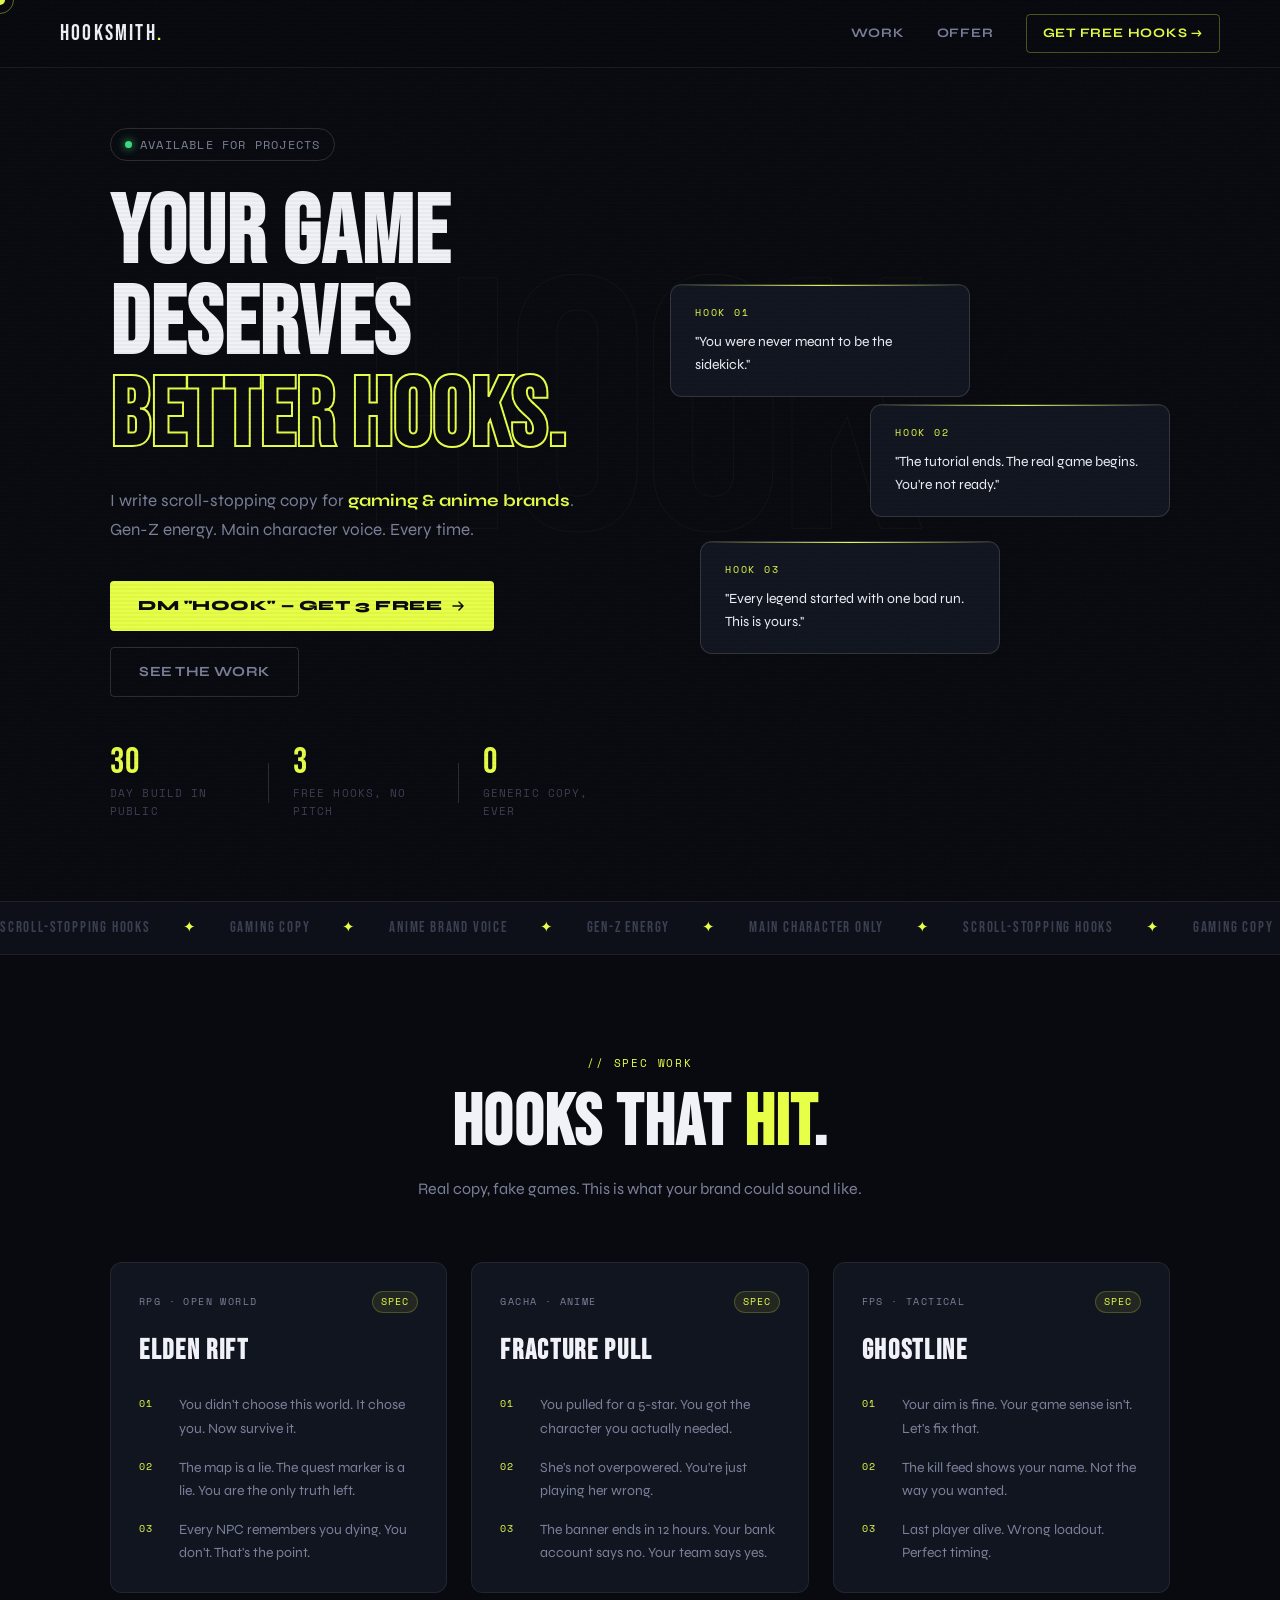
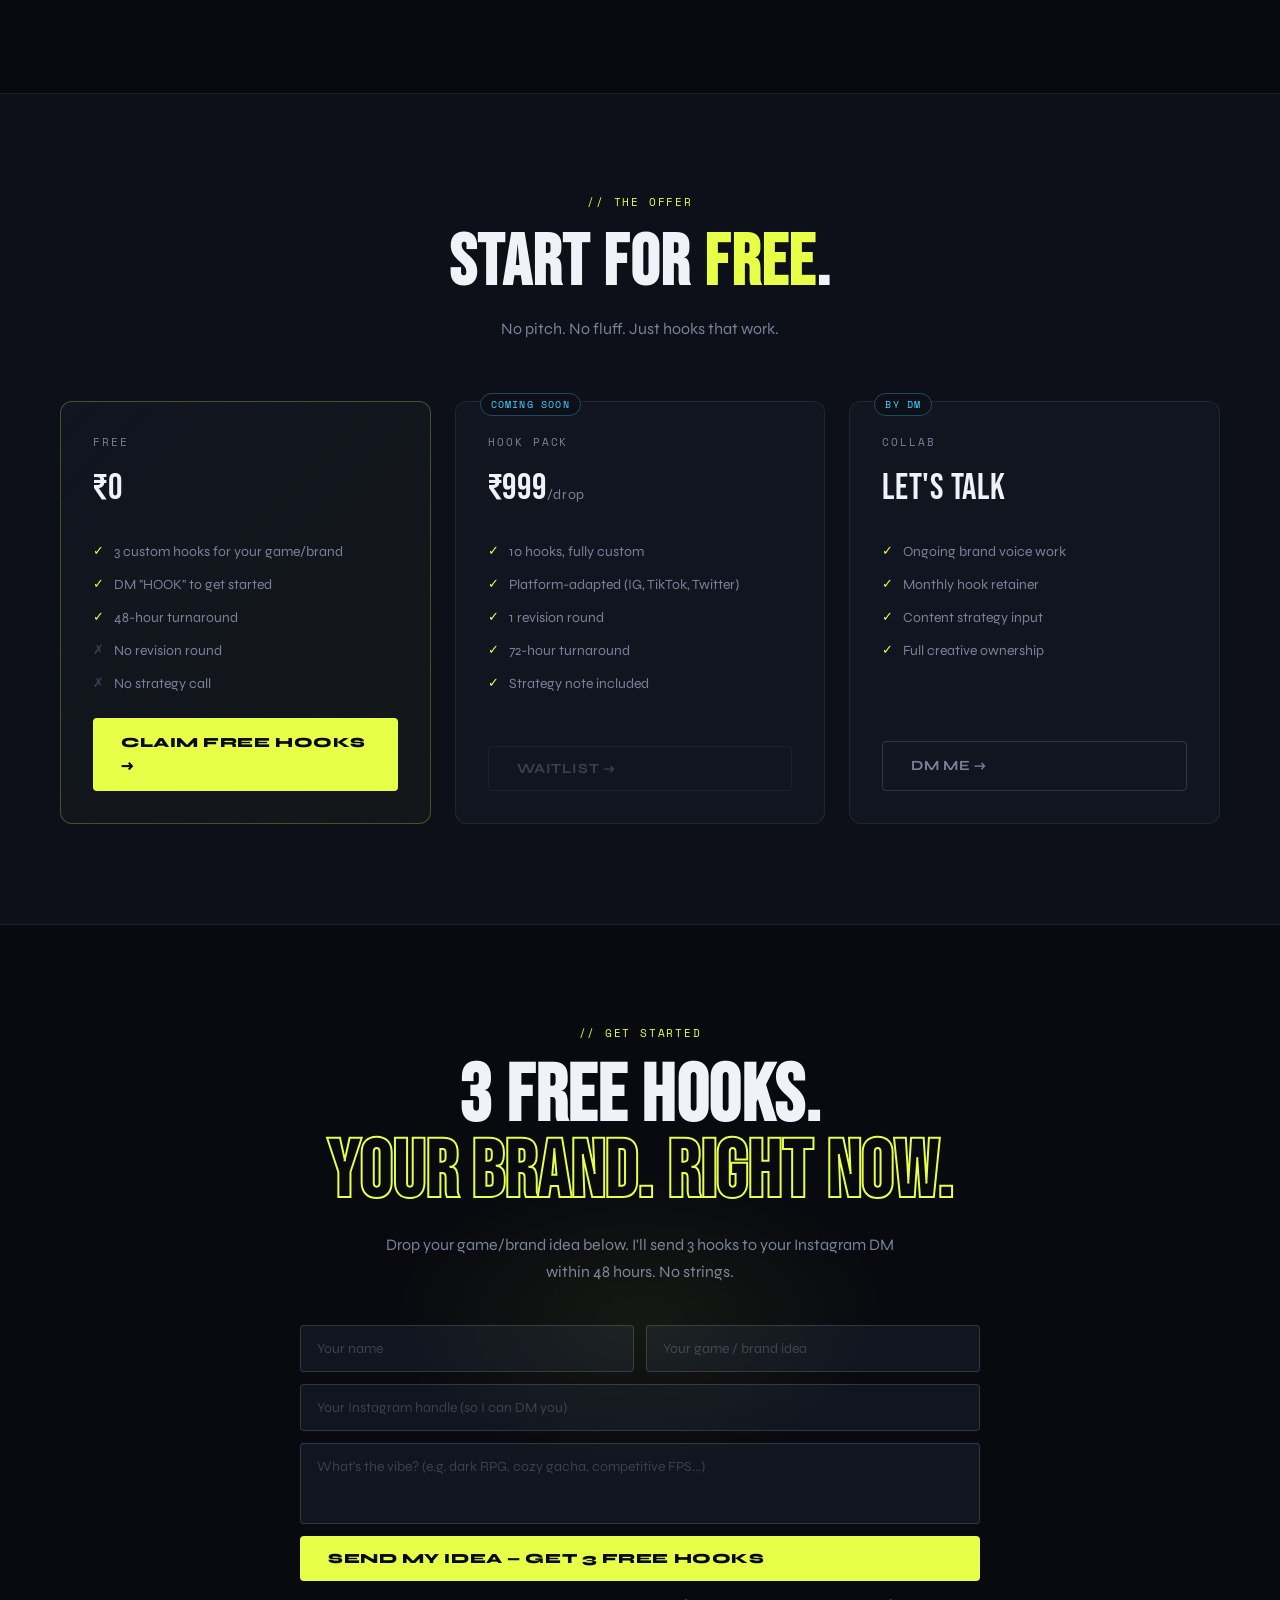
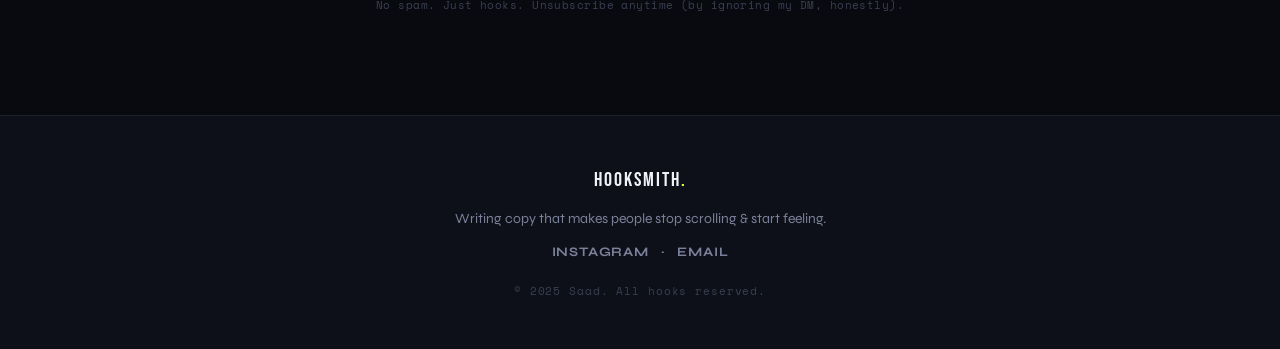
==== index.html @ dad994f6 "hook request updated" ====
<!DOCTYPE html>
<html lang="en">
<head>
  <meta charset="UTF-8" />
  <meta name="viewport" content="width=device-width, initial-scale=1.0" />
  <title>Saad — Hook Writer for Gaming & Anime Brands</title>
  <meta name="description" content="I turn game ideas into scroll-stopping hooks. Gen-Z gaming copy that actually converts." />

  <!-- Fonts -->
  <link rel="preconnect" href="https://fonts.googleapis.com" />
  <link rel="preconnect" href="https://fonts.gstatic.com" crossorigin />
  <link href="https://fonts.googleapis.com/css2?family=Bebas+Neue&family=Syne:wght@400;700;800&family=Space+Mono:ital,wght@0,400;0,700;1,400&display=swap" rel="stylesheet" />

  <link rel="stylesheet" href="style.css" />
</head>
<body>

  <!-- Custom cursor -->
  <div class="cursor" id="cursor"></div>
  <div class="cursor-trail" id="cursorTrail"></div>

  <!-- Scanline overlay -->
  <div class="scanlines" aria-hidden="true"></div>

  <!-- Noise texture -->
  <div class="noise" aria-hidden="true"></div>

  <!-- ===================== NAV ===================== -->
  <nav class="nav">
    <div class="nav-logo">HOOKSMITH<span class="accent">.</span></div>
    <div class="nav-links">
      <a href="#work">Work</a>
      <a href="#offer">Offer</a>
      <a href="#cta" class="nav-cta">Get Free Hooks →</a>
    </div>
    <button class="hamburger" id="hamburger" aria-label="Menu">
      <span></span><span></span><span></span>
    </button>
  </nav>

  <!-- Mobile menu -->
  <div class="mobile-menu" id="mobileMenu">
    <a href="#work" onclick="closeMobileMenu()">Work</a>
    <a href="#offer" onclick="closeMobileMenu()">Offer</a>
    <a href="#cta" onclick="closeMobileMenu()">Get Free Hooks →</a>
  </div>

  <!-- ===================== HERO ===================== -->
  <section class="hero">
    <div class="hero-bg-text" aria-hidden="true">HOOK</div>

    <div class="hero-content">
      <div class="hero-tag reveal">
        <span class="dot"></span> Available for projects
      </div>

      <h1 class="hero-title reveal reveal-delay-1">
        Your game deserves<br />
        <span class="title-stroke">better hooks.</span>
      </h1>

      <p class="hero-sub reveal reveal-delay-2">
        I write scroll-stopping copy for <strong>gaming & anime brands</strong>.<br />
        Gen-Z energy. Main character voice. Every time.
      </p>

      <div class="hero-ctas reveal reveal-delay-3">
        <a href="#cta" class="btn-primary">
          <span>DM "HOOK" — Get 3 Free</span>
          <svg width="16" height="16" viewBox="0 0 16 16" fill="none"><path d="M3 8h10M9 4l4 4-4 4" stroke="currentColor" stroke-width="1.5" stroke-linecap="round" stroke-linejoin="round"/></svg>
        </a>
        <a href="#work" class="btn-ghost">See the work</a>
      </div>

      <div class="hero-stats reveal reveal-delay-4">
        <div class="stat">
          <span class="stat-num">30</span>
          <span class="stat-label">Day build in public</span>
        </div>
        <div class="stat-divider"></div>
        <div class="stat">
          <span class="stat-num">3</span>
          <span class="stat-label">Free hooks, no pitch</span>
        </div>
        <div class="stat-divider"></div>
        <div class="stat">
          <span class="stat-num">0</span>
          <span class="stat-label">Generic copy, ever</span>
        </div>
      </div>
    </div>

    <div class="hero-visual" aria-hidden="true">
      <div class="hook-card hook-card--1">
        <span class="hook-label">HOOK 01</span>
        <p>"You were never meant to be the sidekick."</p>
      </div>
      <div class="hook-card hook-card--2">
        <span class="hook-label">HOOK 02</span>
        <p>"The tutorial ends. The real game begins. You're not ready."</p>
      </div>
      <div class="hook-card hook-card--3">
        <span class="hook-label">HOOK 03</span>
        <p>"Every legend started with one bad run. This is yours."</p>
      </div>
    </div>
  </section>

  <!-- ===================== MARQUEE ===================== -->
  <div class="marquee-wrap" aria-hidden="true">
    <div class="marquee-track">
      <span>SCROLL-STOPPING HOOKS</span>
      <span class="accent">✦</span>
      <span>GAMING COPY</span>
      <span class="accent">✦</span>
      <span>ANIME BRAND VOICE</span>
      <span class="accent">✦</span>
      <span>GEN-Z ENERGY</span>
      <span class="accent">✦</span>
      <span>MAIN CHARACTER ONLY</span>
      <span class="accent">✦</span>
      <span>SCROLL-STOPPING HOOKS</span>
      <span class="accent">✦</span>
      <span>GAMING COPY</span>
      <span class="accent">✦</span>
      <span>ANIME BRAND VOICE</span>
      <span class="accent">✦</span>
      <span>GEN-Z ENERGY</span>
      <span class="accent">✦</span>
      <span>MAIN CHARACTER ONLY</span>
      <span class="accent">✦</span>
    </div>
  </div>

  <!-- ===================== WORK / SPEC ===================== -->
  <section class="work" id="work">
    <div class="section-header reveal">
      <span class="section-tag">// SPEC WORK</span>
      <h2>Hooks that <em>hit</em>.</h2>
      <p>Real copy, fake games. This is what your brand could sound like.</p>
    </div>

    <div class="hooks-grid">

      <div class="spec-card reveal">
        <div class="spec-card-top">
          <span class="game-tag">RPG · Open World</span>
          <span class="spec-badge">Spec</span>
        </div>
        <h3 class="spec-game">ELDEN RIFT</h3>
        <div class="hooks-list">
          <div class="hook-item">
            <span class="hook-num">01</span>
            <p>You didn't choose this world. It chose you. Now survive it.</p>
          </div>
          <div class="hook-item">
            <span class="hook-num">02</span>
            <p>The map is a lie. The quest marker is a lie. You are the only truth left.</p>
          </div>
          <div class="hook-item">
            <span class="hook-num">03</span>
            <p>Every NPC remembers you dying. You don't. That's the point.</p>
          </div>
        </div>
      </div>

      <div class="spec-card reveal">
        <div class="spec-card-top">
          <span class="game-tag">Gacha · Anime</span>
          <span class="spec-badge">Spec</span>
        </div>
        <h3 class="spec-game">FRACTURE PULL</h3>
        <div class="hooks-list">
          <div class="hook-item">
            <span class="hook-num">01</span>
            <p>You pulled for a 5-star. You got the character you actually needed.</p>
          </div>
          <div class="hook-item">
            <span class="hook-num">02</span>
            <p>She's not overpowered. You're just playing her wrong.</p>
          </div>
          <div class="hook-item">
            <span class="hook-num">03</span>
            <p>The banner ends in 12 hours. Your bank account says no. Your team says yes.</p>
          </div>
        </div>
      </div>

      <div class="spec-card reveal">
        <div class="spec-card-top">
          <span class="game-tag">FPS · Tactical</span>
          <span class="spec-badge">Spec</span>
        </div>
        <h3 class="spec-game">GHOSTLINE</h3>
        <div class="hooks-list">
          <div class="hook-item">
            <span class="hook-num">01</span>
            <p>Your aim is fine. Your game sense isn't. Let's fix that.</p>
          </div>
          <div class="hook-item">
            <span class="hook-num">02</span>
            <p>The kill feed shows your name. Not the way you wanted.</p>
          </div>
          <div class="hook-item">
            <span class="hook-num">03</span>
            <p>Last player alive. Wrong loadout. Perfect timing.</p>
          </div>
        </div>
      </div>

    </div>
  </section>

  <!-- ===================== OFFER ===================== -->
  <section class="offer" id="offer">
    <div class="section-header reveal">
      <span class="section-tag">// THE OFFER</span>
      <h2>Start for <em>free</em>.</h2>
      <p>No pitch. No fluff. Just hooks that work.</p>
    </div>

    <div class="offer-grid">
      <div class="offer-card offer-card--free reveal">
        <div class="offer-card-header">
          <span class="offer-tier">FREE</span>
          <span class="offer-price">₹0</span>
        </div>
        <ul class="offer-list">
          <li><span class="check">✓</span> 3 custom hooks for your game/brand</li>
          <li><span class="check">✓</span> DM "HOOK" to get started</li>
          <li><span class="check">✓</span> 48-hour turnaround</li>
          <li><span class="muted">✗</span> No revision round</li>
          <li><span class="muted">✗</span> No strategy call</li>
        </ul>
        <a href="#cta" class="btn-primary w-full">Claim Free Hooks →</a>
      </div>

      <div class="offer-card offer-card--paid reveal">
        <div class="offer-badge-wrap"><span class="offer-coming">Coming Soon</span></div>
        <div class="offer-card-header">
          <span class="offer-tier">HOOK PACK</span>
          <span class="offer-price">₹999<span class="offer-per">/drop</span></span>
        </div>
        <ul class="offer-list">
          <li><span class="check">✓</span> 10 hooks, fully custom</li>
          <li><span class="check">✓</span> Platform-adapted (IG, TikTok, Twitter)</li>
          <li><span class="check">✓</span> 1 revision round</li>
          <li><span class="check">✓</span> 72-hour turnaround</li>
          <li><span class="check">✓</span> Strategy note included</li>
        </ul>
        <button class="btn-ghost w-full" disabled>Waitlist →</button>
      </div>

      <div class="offer-card offer-card--collab reveal">
        <div class="offer-badge-wrap"><span class="offer-coming">By DM</span></div>
        <div class="offer-card-header">
          <span class="offer-tier">COLLAB</span>
          <span class="offer-price">Let's talk</span>
        </div>
        <ul class="offer-list">
          <li><span class="check">✓</span> Ongoing brand voice work</li>
          <li><span class="check">✓</span> Monthly hook retainer</li>
          <li><span class="check">✓</span> Content strategy input</li>
          <li><span class="check">✓</span> Full creative ownership</li>
        </ul>
        <a href="#cta" class="btn-ghost w-full">DM Me →</a>
      </div>
    </div>
  </section>

  <!-- ===================== CTA ===================== -->
  <section class="cta-section" id="cta">
    <div class="cta-inner reveal">
      <div class="cta-glow" aria-hidden="true"></div>
      <span class="section-tag">// GET STARTED</span>
      <h2 class="cta-title">3 free hooks.<br /><span class="title-stroke">Your brand. Right now.</span></h2>
      <p class="cta-sub">Drop your game/brand idea below. I'll send 3 hooks to your Instagram DM within 48 hours. No strings.</p>

      <form class="cta-form" id="ctaForm" name="hook-requests" netlify onsubmit="handleSubmit(event)">
        <div class="form-row">
          <input type="text" name="name" placeholder="Your name" required autocomplete="off" />
          <input type="text" name="brand" placeholder="Your game / brand idea" required autocomplete="off" />
        </div>
        <input type="text" name="instagram" placeholder="Your Instagram handle (so I can DM you)" required autocomplete="off" />
        <textarea name="vibe" placeholder="What's the vibe? (e.g. dark RPG, cozy gacha, competitive FPS...)" rows="3"></textarea>
        <button type="submit" class="btn-primary w-full" id="submitBtn">
          <span id="btnText">Send My Idea — Get 3 Free Hooks</span>
        </button>
      </form>

      <div class="form-success" id="formSuccess" style="display:none">
        <div class="success-icon">⚡</div>
        <h3>You're in the queue.</h3>
        <p>I'll slide into your DMs within 48 hours with 3 custom hooks. Watch your notifications.</p>
        <p class="success-sub">While you wait → <a href="https://instagram.com" target="_blank" rel="noopener">Follow on Instagram</a></p>
      </div>

      <p class="cta-disclaimer">No spam. Just hooks. Unsubscribe anytime (by ignoring my DM, honestly).</p>
    </div>
  </section>

  <!-- ===================== FOOTER ===================== -->
  <footer class="footer">
    <div class="footer-inner">
      <div class="footer-logo">HOOKSMITH<span class="accent">.</span></div>
      <p class="footer-line">Writing copy that makes people stop scrolling & start feeling.</p>
      <div class="footer-links">
        <a href="https://instagram.com/becatchywithsaad" target="_blank" rel="noopener">Instagram</a>
        <span>·</span>
        <a href="mailto:your@email.com">Email</a>
      </div>
      <p class="footer-copy">© 2025 Saad. All hooks reserved.</p>
    </div>
  </footer>

  <script src="script.js"></script>
</body>
</html>
---- style.css ----
/* ============================================================
   HOOKSMITH — CSS
   Aesthetic: Dark Tactical · Anime Energy · Main Character
   ============================================================ */

/* ---- TOKENS ---- */
:root {
  --bg:        #080a0f;
  --bg-2:      #0d1018;
  --bg-card:   #111520;
  --border:    rgba(255,255,255,0.07);
  --border-hi: rgba(255,255,255,0.14);

  --accent:    #e8ff47;      /* electric yellow-green */
  --accent-2:  #47d4ff;      /* cyan */
  --accent-glow: rgba(232,255,71,0.15);

  --text:      #f0f2f8;
  --text-muted:#7a8099;
  --text-dim:  #3a3f52;

  --font-display: 'Bebas Neue', sans-serif;
  --font-body:    'Syne', sans-serif;
  --font-mono:    'Space Mono', monospace;

  --radius:    4px;
  --radius-lg: 12px;
  --max-w:     1180px;
  --nav-h:     68px;
}

/* ---- RESET ---- */
*, *::before, *::after { box-sizing: border-box; margin: 0; padding: 0; }
html { scroll-behavior: smooth; }
body {
  background: var(--bg);
  color: var(--text);
  font-family: var(--font-body);
  font-size: 16px;
  line-height: 1.6;
  overflow-x: hidden;
  cursor: none;
}
a { color: inherit; text-decoration: none; }
img { display: block; max-width: 100%; }
strong { font-weight: 700; color: var(--accent); }
em { font-style: normal; color: var(--accent); }

/* ---- CUSTOM CURSOR ---- */
.cursor {
  position: fixed; top: 0; left: 0; z-index: 9999;
  width: 10px; height: 10px;
  background: var(--accent);
  border-radius: 50%;
  pointer-events: none;
  transform: translate(-50%, -50%);
  transition: transform 0.05s, width 0.2s, height 0.2s, background 0.2s;
  mix-blend-mode: exclusion;
}
.cursor-trail {
  position: fixed; top: 0; left: 0; z-index: 9998;
  width: 28px; height: 28px;
  border: 1px solid rgba(232,255,71,0.4);
  border-radius: 50%;
  pointer-events: none;
  transform: translate(-50%, -50%);
  transition: transform 0.12s ease, width 0.3s, height 0.3s;
}
body:has(a:hover) .cursor,
body:has(button:hover) .cursor { width: 16px; height: 16px; }

/* ---- SCANLINES ---- */
.scanlines {
  position: fixed; inset: 0; z-index: 9990;
  background: repeating-linear-gradient(
    0deg,
    transparent,
    transparent 2px,
    rgba(0,0,0,0.03) 2px,
    rgba(0,0,0,0.03) 4px
  );
  pointer-events: none;
}

/* ---- NOISE ---- */
.noise {
  position: fixed; inset: 0; z-index: 9989;
  opacity: 0.025;
  pointer-events: none;
  background-image: url("data:image/svg+xml,%3Csvg viewBox='0 0 256 256' xmlns='http://www.w3.org/2000/svg'%3E%3Cfilter id='noise'%3E%3CfeTurbulence type='fractalNoise' baseFrequency='0.9' numOctaves='4' stitchTiles='stitch'/%3E%3C/filter%3E%3Crect width='100%25' height='100%25' filter='url(%23noise)'/%3E%3C/svg%3E");
  background-size: 256px;
}

/* ---- UTILITIES ---- */
.accent { color: var(--accent); }
.w-full { width: 100%; }

/* ---- SCROLL REVEAL ---- */
.reveal {
  opacity: 0;
  transform: translateY(24px);
  transition: opacity 0.7s ease, transform 0.7s ease;
}
.reveal.visible { opacity: 1; transform: none; }
.reveal-delay-1 { transition-delay: 0.1s; }
.reveal-delay-2 { transition-delay: 0.22s; }
.reveal-delay-3 { transition-delay: 0.36s; }
.reveal-delay-4 { transition-delay: 0.5s; }

/* ---- BUTTONS ---- */
.btn-primary {
  display: inline-flex; align-items: center; gap: 8px;
  background: var(--accent);
  color: #080a0f;
  font-family: var(--font-body);
  font-weight: 800;
  font-size: 14px;
  letter-spacing: 0.04em;
  padding: 14px 28px;
  border: none;
  border-radius: var(--radius);
  cursor: pointer;
  transition: background 0.2s, transform 0.15s, box-shadow 0.2s;
  position: relative;
  overflow: hidden;
  text-transform: uppercase;
}
.btn-primary::before {
  content: '';
  position: absolute; inset: 0;
  background: rgba(255,255,255,0.12);
  transform: translateX(-100%);
  transition: transform 0.3s ease;
}
.btn-primary:hover::before { transform: translateX(0); }
.btn-primary:hover {
  box-shadow: 0 0 30px var(--accent-glow), 0 0 60px var(--accent-glow);
  transform: translateY(-1px);
}
.btn-primary:active { transform: translateY(0); }

.btn-ghost {
  display: inline-flex; align-items: center; gap: 8px;
  background: transparent;
  color: var(--text-muted);
  font-family: var(--font-body);
  font-weight: 700;
  font-size: 14px;
  letter-spacing: 0.04em;
  padding: 13px 28px;
  border: 1px solid var(--border-hi);
  border-radius: var(--radius);
  cursor: pointer;
  transition: border-color 0.2s, color 0.2s, transform 0.15s;
  text-transform: uppercase;
}
.btn-ghost:hover {
  border-color: var(--accent);
  color: var(--accent);
  transform: translateY(-1px);
}
.btn-ghost:disabled {
  opacity: 0.4;
  cursor: not-allowed;
  transform: none;
}

/* ---- SECTION COMMONS ---- */
.section-tag {
  display: block;
  font-family: var(--font-mono);
  font-size: 11px;
  letter-spacing: 0.16em;
  color: var(--accent);
  text-transform: uppercase;
  margin-bottom: 16px;
}
.section-header {
  text-align: center;
  margin-bottom: 60px;
}
.section-header h2 {
  font-family: var(--font-display);
  font-size: clamp(40px, 7vw, 72px);
  letter-spacing: 0.02em;
  line-height: 1;
  margin-bottom: 16px;
}
.section-header p {
  color: var(--text-muted);
  font-size: 16px;
  max-width: 480px;
  margin: 0 auto;
}

/* ==================================================
   NAV
================================================== */
.nav {
  position: fixed; top: 0; left: 0; right: 0;
  z-index: 1000;
  display: flex; align-items: center; justify-content: space-between;
  padding: 0 clamp(20px, 5vw, 60px);
  height: var(--nav-h);
  border-bottom: 1px solid var(--border);
  background: rgba(8,10,15,0.85);
  backdrop-filter: blur(16px);
  -webkit-backdrop-filter: blur(16px);
}
.nav-logo {
  font-family: var(--font-display);
  font-size: 22px;
  letter-spacing: 0.1em;
}
.nav-links {
  display: flex; align-items: center; gap: 32px;
}
.nav-links a {
  font-size: 13px;
  font-weight: 700;
  letter-spacing: 0.06em;
  text-transform: uppercase;
  color: var(--text-muted);
  transition: color 0.2s;
}
.nav-links a:hover { color: var(--text); }
.nav-cta {
  color: var(--accent) !important;
  border: 1px solid rgba(232,255,71,0.3) !important;
  padding: 8px 16px;
  border-radius: var(--radius);
  transition: background 0.2s, border-color 0.2s !important;
}
.nav-cta:hover {
  background: var(--accent-glow);
  border-color: var(--accent) !important;
}

/* Hamburger */
.hamburger {
  display: none;
  flex-direction: column; gap: 5px;
  background: none; border: none;
  cursor: pointer; padding: 8px;
}
.hamburger span {
  display: block; width: 22px; height: 1.5px;
  background: var(--text);
  transition: transform 0.3s, opacity 0.3s;
}

.mobile-menu {
  display: none;
  position: fixed; top: var(--nav-h); left: 0; right: 0;
  z-index: 999;
  background: var(--bg-2);
  border-bottom: 1px solid var(--border);
  padding: 20px clamp(20px, 5vw, 60px);
  flex-direction: column; gap: 20px;
}
.mobile-menu.open { display: flex; }
.mobile-menu a {
  font-size: 15px; font-weight: 700;
  letter-spacing: 0.06em;
  text-transform: uppercase;
  color: var(--text-muted);
  transition: color 0.2s;
}
.mobile-menu a:hover { color: var(--accent); }

/* ==================================================
   HERO
================================================== */
.hero {
  min-height: 100svh;
  padding: calc(var(--nav-h) + 60px) clamp(20px, 5vw, 60px) 80px;
  display: grid;
  grid-template-columns: 1fr 1fr;
  align-items: center;
  gap: 60px;
  max-width: var(--max-w);
  margin: 0 auto;
  position: relative;
}

/* big BG text */
.hero-bg-text {
  position: absolute;
  top: 50%; left: 50%;
  transform: translate(-50%, -55%);
  font-family: var(--font-display);
  font-size: clamp(180px, 28vw, 420px);
  letter-spacing: -0.02em;
  color: transparent;
  -webkit-text-stroke: 1px rgba(232,255,71,0.04);
  pointer-events: none;
  user-select: none;
  white-space: nowrap;
}

.hero-tag {
  display: inline-flex; align-items: center; gap: 8px;
  font-family: var(--font-mono);
  font-size: 12px;
  letter-spacing: 0.1em;
  text-transform: uppercase;
  color: var(--text-muted);
  border: 1px solid var(--border-hi);
  padding: 6px 14px;
  border-radius: 999px;
  margin-bottom: 28px;
}
.dot {
  width: 7px; height: 7px;
  border-radius: 50%;
  background: #3ddc84;
  box-shadow: 0 0 8px #3ddc84;
  animation: pulse 2s ease-in-out infinite;
}
@keyframes pulse {
  0%, 100% { opacity: 1; }
  50% { opacity: 0.5; }
}

.hero-title {
  font-family: var(--font-display);
  font-size: clamp(52px, 8vw, 96px);
  letter-spacing: 0.01em;
  line-height: 0.95;
  margin-bottom: 24px;
}
.title-stroke {
  color: transparent;
  -webkit-text-stroke: 2px var(--accent);
}

.hero-sub {
  font-size: 17px;
  color: var(--text-muted);
  line-height: 1.7;
  margin-bottom: 36px;
  max-width: 480px;
}

.hero-ctas {
  display: flex; align-items: center; gap: 16px;
  flex-wrap: wrap;
  margin-bottom: 48px;
}

.hero-stats {
  display: flex; align-items: center; gap: 24px;
}
.stat { display: flex; flex-direction: column; }
.stat-num {
  font-family: var(--font-display);
  font-size: 36px;
  letter-spacing: 0.02em;
  color: var(--accent);
  line-height: 1;
}
.stat-label {
  font-family: var(--font-mono);
  font-size: 11px;
  letter-spacing: 0.1em;
  color: var(--text-dim);
  text-transform: uppercase;
  margin-top: 4px;
}
.stat-divider {
  width: 1px; height: 40px;
  background: var(--border-hi);
}

/* Hero visual: floating hook cards */
.hero-visual {
  position: relative;
  height: 420px;
}
.hook-card {
  position: absolute;
  background: var(--bg-card);
  border: 1px solid var(--border-hi);
  border-radius: var(--radius-lg);
  padding: 20px 24px;
  max-width: 300px;
  backdrop-filter: blur(8px);
}
.hook-card::before {
  content: '';
  position: absolute; top: 0; left: 0; right: 0;
  height: 1px;
  background: linear-gradient(90deg, transparent, var(--accent), transparent);
  border-radius: var(--radius-lg) var(--radius-lg) 0 0;
}
.hook-label {
  display: block;
  font-family: var(--font-mono);
  font-size: 10px;
  letter-spacing: 0.18em;
  color: var(--accent);
  margin-bottom: 10px;
}
.hook-card p {
  font-size: 14px;
  line-height: 1.6;
  color: var(--text);
}
.hook-card--1 {
  top: 20px; left: 0;
  animation: float1 6s ease-in-out infinite;
}
.hook-card--2 {
  top: 140px; right: 0;
  animation: float2 7s ease-in-out infinite;
}
.hook-card--3 {
  bottom: 30px; left: 30px;
  animation: float1 8s ease-in-out infinite reverse;
}
@keyframes float1 {
  0%, 100% { transform: translateY(0px); }
  50% { transform: translateY(-12px); }
}
@keyframes float2 {
  0%, 100% { transform: translateY(0px); }
  50% { transform: translateY(10px); }
}

/* ==================================================
   MARQUEE
================================================== */
.marquee-wrap {
  border-top: 1px solid var(--border);
  border-bottom: 1px solid var(--border);
  overflow: hidden;
  padding: 14px 0;
  background: var(--bg-2);
}
.marquee-track {
  display: flex; align-items: center; gap: 32px;
  white-space: nowrap;
  animation: scroll-left 22s linear infinite;
  width: max-content;
}
.marquee-track span {
  font-family: var(--font-display);
  font-size: 15px;
  letter-spacing: 0.12em;
  color: var(--text-dim);
}
.marquee-track span.accent { color: var(--accent); }
@keyframes scroll-left {
  from { transform: translateX(0); }
  to   { transform: translateX(-50%); }
}

/* ==================================================
   WORK / SPEC
================================================== */
.work {
  padding: 100px clamp(20px, 5vw, 60px);
  max-width: var(--max-w);
  margin: 0 auto;
}

.hooks-grid {
  display: grid;
  grid-template-columns: repeat(3, 1fr);
  gap: 24px;
}

.spec-card {
  background: var(--bg-card);
  border: 1px solid var(--border);
  border-radius: var(--radius-lg);
  padding: 28px;
  transition: border-color 0.3s, transform 0.3s;
  position: relative;
  overflow: hidden;
}
.spec-card::after {
  content: '';
  position: absolute; bottom: 0; left: 0; right: 0;
  height: 2px;
  background: linear-gradient(90deg, var(--accent), var(--accent-2));
  transform: scaleX(0);
  transform-origin: left;
  transition: transform 0.4s ease;
}
.spec-card:hover { border-color: var(--border-hi); transform: translateY(-4px); }
.spec-card:hover::after { transform: scaleX(1); }

.spec-card-top {
  display: flex; justify-content: space-between; align-items: center;
  margin-bottom: 16px;
}
.game-tag {
  font-family: var(--font-mono);
  font-size: 10px;
  letter-spacing: 0.14em;
  color: var(--text-muted);
  text-transform: uppercase;
}
.spec-badge {
  font-family: var(--font-mono);
  font-size: 10px;
  letter-spacing: 0.1em;
  text-transform: uppercase;
  color: var(--accent);
  background: rgba(232,255,71,0.08);
  border: 1px solid rgba(232,255,71,0.2);
  padding: 2px 8px;
  border-radius: 999px;
}
.spec-game {
  font-family: var(--font-display);
  font-size: 28px;
  letter-spacing: 0.06em;
  margin-bottom: 20px;
  color: var(--text);
}

.hooks-list { display: flex; flex-direction: column; gap: 16px; }
.hook-item {
  display: grid;
  grid-template-columns: 28px 1fr;
  gap: 12px;
  align-items: start;
}
.hook-num {
  font-family: var(--font-mono);
  font-size: 10px;
  color: var(--accent);
  padding-top: 3px;
  letter-spacing: 0.1em;
}
.hook-item p {
  font-size: 14px;
  line-height: 1.65;
  color: var(--text-muted);
  transition: color 0.2s;
}
.spec-card:hover .hook-item p { color: var(--text); }

/* ==================================================
   OFFER
================================================== */
.offer {
  padding: 100px clamp(20px, 5vw, 60px);
  background: var(--bg-2);
  border-top: 1px solid var(--border);
  border-bottom: 1px solid var(--border);
}

.offer-grid {
  display: grid;
  grid-template-columns: repeat(3, 1fr);
  gap: 24px;
  max-width: var(--max-w);
  margin: 0 auto;
}

.offer-card {
  background: var(--bg-card);
  border: 1px solid var(--border);
  border-radius: var(--radius-lg);
  padding: 32px;
  display: flex;
  flex-direction: column;
  gap: 24px;
  position: relative;
  transition: border-color 0.3s;
}
.offer-card--free {
  border-color: rgba(232,255,71,0.25);
  background: linear-gradient(135deg, var(--bg-card) 0%, rgba(232,255,71,0.03) 100%);
}
.offer-card--free:hover { border-color: var(--accent); }

.offer-badge-wrap {
  position: absolute; top: -12px; left: 24px;
}
.offer-coming {
  font-family: var(--font-mono);
  font-size: 10px;
  letter-spacing: 0.12em;
  text-transform: uppercase;
  color: var(--accent-2);
  background: var(--bg-2);
  border: 1px solid rgba(71,212,255,0.3);
  padding: 3px 10px;
  border-radius: 999px;
}

.offer-card-header {
  display: flex; flex-direction: column; gap: 8px;
}
.offer-tier {
  font-family: var(--font-mono);
  font-size: 11px;
  letter-spacing: 0.18em;
  text-transform: uppercase;
  color: var(--text-muted);
}
.offer-price {
  font-family: var(--font-display);
  font-size: 36px;
  letter-spacing: 0.02em;
  color: var(--text);
}
.offer-per {
  font-family: var(--font-body);
  font-size: 14px;
  font-weight: 400;
  color: var(--text-muted);
}

.offer-list {
  list-style: none;
  display: flex; flex-direction: column; gap: 12px;
  flex: 1;
}
.offer-list li {
  display: flex; align-items: flex-start; gap: 10px;
  font-size: 14px;
  color: var(--text-muted);
  line-height: 1.5;
}
.check { color: var(--accent); font-size: 13px; flex-shrink: 0; margin-top: 1px; }
.muted { color: var(--text-dim); font-size: 13px; flex-shrink: 0; margin-top: 1px; }

/* ==================================================
   CTA SECTION
================================================== */
.cta-section {
  padding: 100px clamp(20px, 5vw, 60px);
  max-width: var(--max-w);
  margin: 0 auto;
}

.cta-inner {
  max-width: 680px;
  margin: 0 auto;
  text-align: center;
  position: relative;
}

.cta-glow {
  position: absolute;
  top: 50%; left: 50%;
  transform: translate(-50%, -50%);
  width: 500px; height: 300px;
  background: radial-gradient(ellipse at center, rgba(232,255,71,0.06) 0%, transparent 70%);
  pointer-events: none;
}

.cta-title {
  font-family: var(--font-display);
  font-size: clamp(44px, 8vw, 80px);
  letter-spacing: 0.01em;
  line-height: 0.95;
  margin-bottom: 20px;
}
.cta-sub {
  color: var(--text-muted);
  font-size: 16px;
  line-height: 1.7;
  margin-bottom: 40px;
  max-width: 520px;
  margin-left: auto; margin-right: auto;
}

/* Form */
.cta-form {
  display: flex; flex-direction: column; gap: 12px;
  text-align: left;
}
.form-row { display: grid; grid-template-columns: 1fr 1fr; gap: 12px; }

.cta-form input,
.cta-form textarea {
  width: 100%;
  background: var(--bg-card);
  border: 1px solid var(--border-hi);
  border-radius: var(--radius);
  color: var(--text);
  font-family: var(--font-body);
  font-size: 14px;
  padding: 14px 16px;
  outline: none;
  transition: border-color 0.2s, box-shadow 0.2s;
  resize: none;
}
.cta-form input::placeholder,
.cta-form textarea::placeholder { color: var(--text-dim); }
.cta-form input:focus,
.cta-form textarea:focus {
  border-color: rgba(232,255,71,0.5);
  box-shadow: 0 0 0 3px rgba(232,255,71,0.07);
}

.cta-disclaimer {
  margin-top: 16px;
  font-family: var(--font-mono);
  font-size: 11px;
  color: var(--text-dim);
  text-align: center;
  letter-spacing: 0.04em;
}

/* Success */
.form-success {
  text-align: center;
  padding: 48px 24px;
  border: 1px solid rgba(232,255,71,0.25);
  border-radius: var(--radius-lg);
  background: linear-gradient(135deg, var(--bg-card), rgba(232,255,71,0.03));
}
.success-icon {
  font-size: 40px; margin-bottom: 16px;
  animation: bounce 0.6s ease;
}
@keyframes bounce {
  0%, 100% { transform: translateY(0); }
  50% { transform: translateY(-12px); }
}
.form-success h3 {
  font-family: var(--font-display);
  font-size: 28px;
  letter-spacing: 0.05em;
  margin-bottom: 12px;
}
.form-success p { color: var(--text-muted); font-size: 15px; margin-bottom: 8px; }
.success-sub a { color: var(--accent); text-decoration: underline; text-underline-offset: 3px; }

/* ==================================================
   FOOTER
================================================== */
.footer {
  border-top: 1px solid var(--border);
  padding: 48px clamp(20px, 5vw, 60px);
  background: var(--bg-2);
}
.footer-inner {
  max-width: var(--max-w);
  margin: 0 auto;
  text-align: center;
  display: flex; flex-direction: column; gap: 12px; align-items: center;
}
.footer-logo {
  font-family: var(--font-display);
  font-size: 20px;
  letter-spacing: 0.1em;
}
.footer-line {
  font-size: 14px;
  color: var(--text-muted);
  max-width: 400px;
  line-height: 1.6;
}
.footer-links {
  display: flex; align-items: center; gap: 12px;
  font-size: 13px; font-weight: 700;
  letter-spacing: 0.06em; text-transform: uppercase;
  color: var(--text-muted);
}
.footer-links a { transition: color 0.2s; }
.footer-links a:hover { color: var(--accent); }
.footer-copy {
  font-family: var(--font-mono);
  font-size: 11px;
  color: var(--text-dim);
  letter-spacing: 0.08em;
  margin-top: 8px;
}

/* ==================================================
   RESPONSIVE
================================================== */
@media (max-width: 1024px) {
  .hooks-grid { grid-template-columns: 1fr 1fr; }
  .offer-grid { grid-template-columns: 1fr; max-width: 480px; }
}

@media (max-width: 768px) {
  .nav-links { display: none; }
  .hamburger { display: flex; }

  .hero {
    grid-template-columns: 1fr;
    text-align: center;
    padding-top: calc(var(--nav-h) + 40px);
  }
  .hero-title { font-size: clamp(44px, 14vw, 72px); }
  .hero-ctas { justify-content: center; }
  .hero-stats { justify-content: center; }
  .hero-visual { display: none; }
  .hero-sub { margin: 0 auto 36px; }
  .hero-tag { margin-left: auto; margin-right: auto; }

  .hooks-grid { grid-template-columns: 1fr; }
  .form-row { grid-template-columns: 1fr; }

  body { cursor: auto; }
  .cursor, .cursor-trail { display: none; }
}

@media (max-width: 480px) {
  .hero-stats { flex-direction: column; gap: 16px; align-items: flex-start; }
  .stat-divider { display: none; }
}
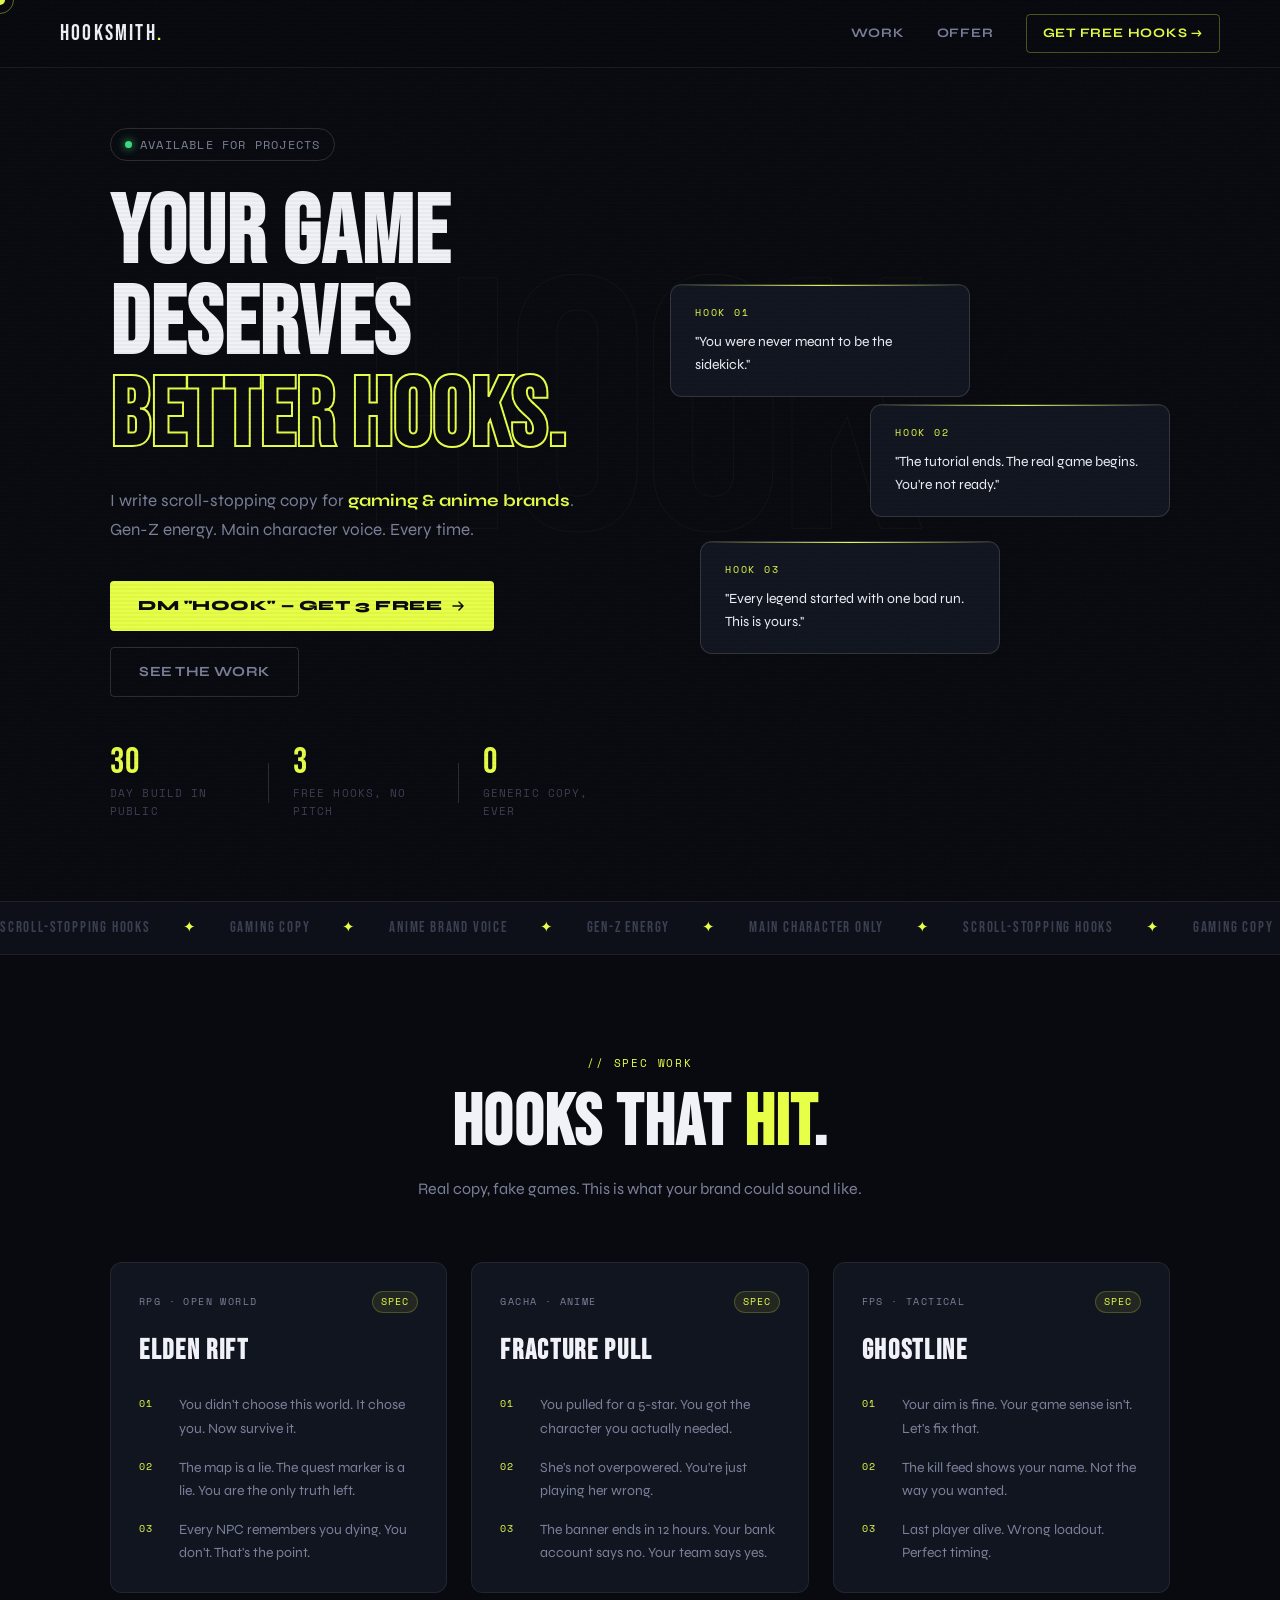
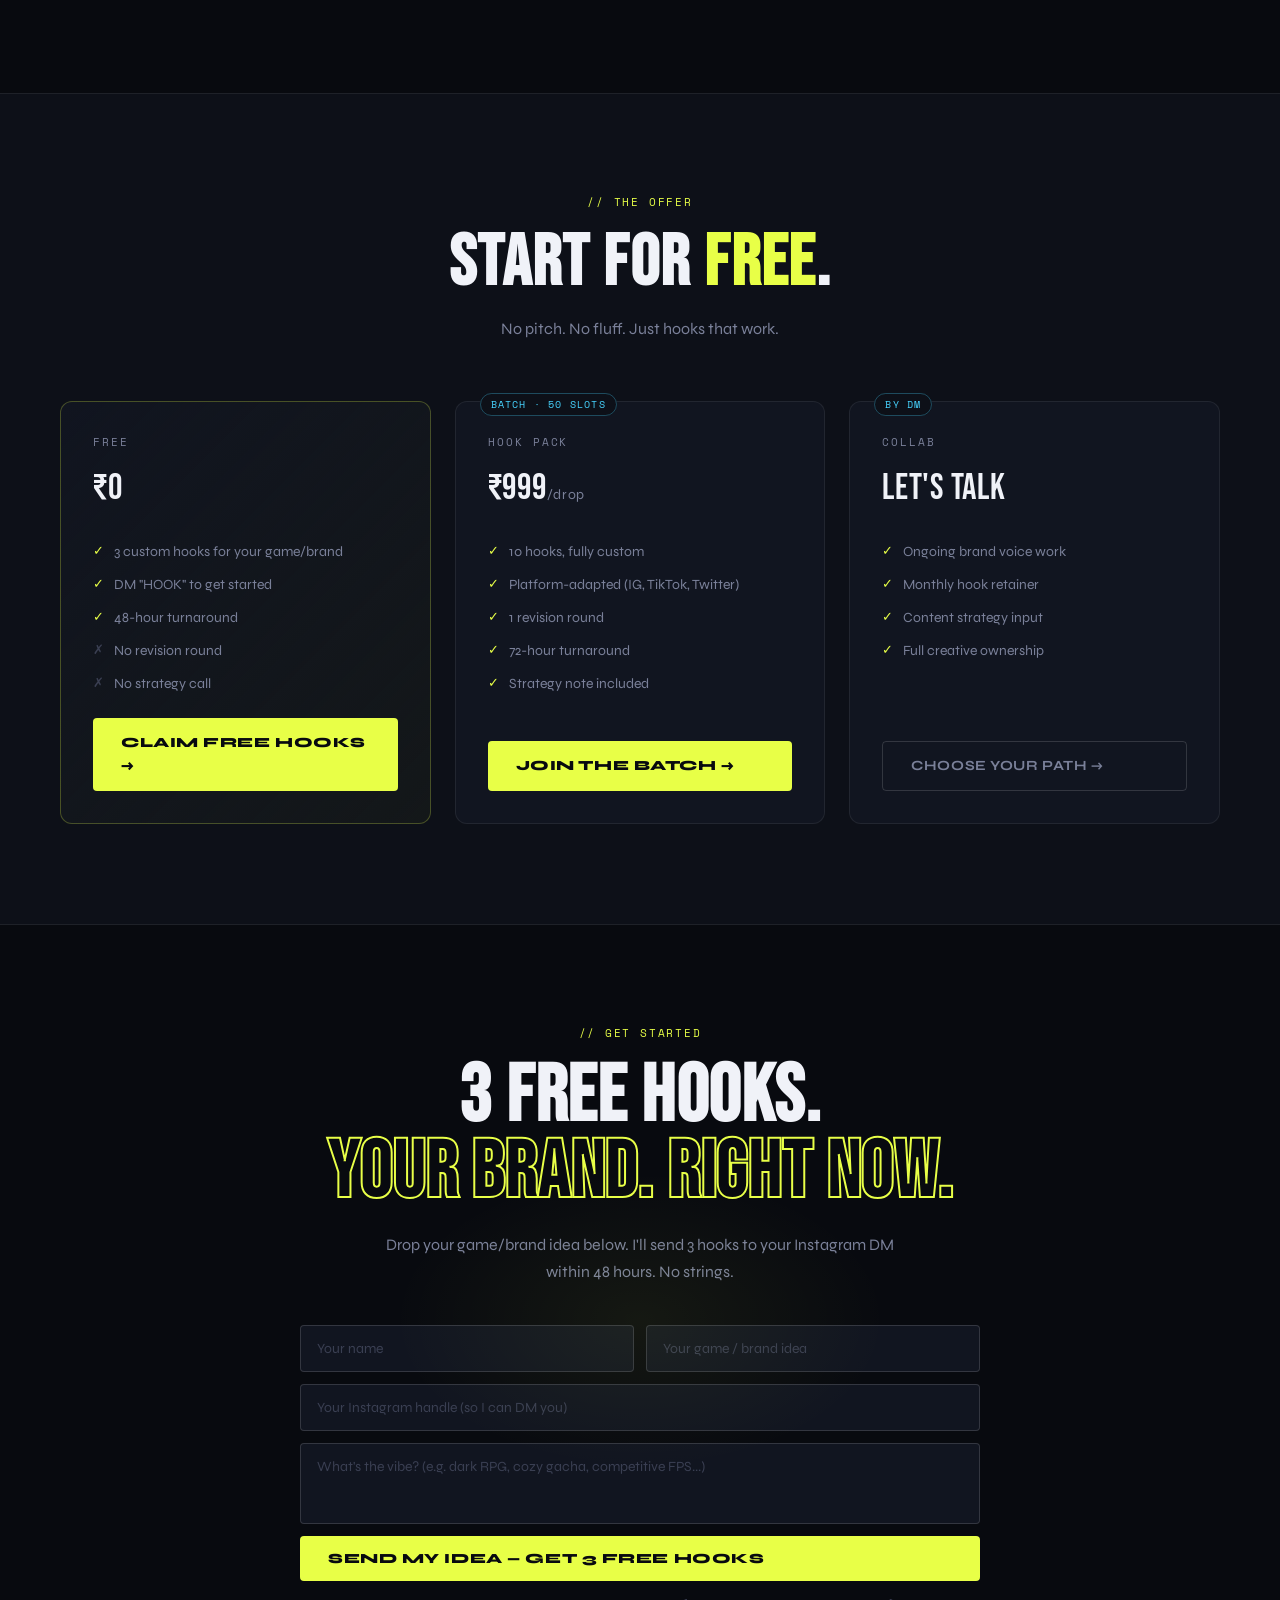
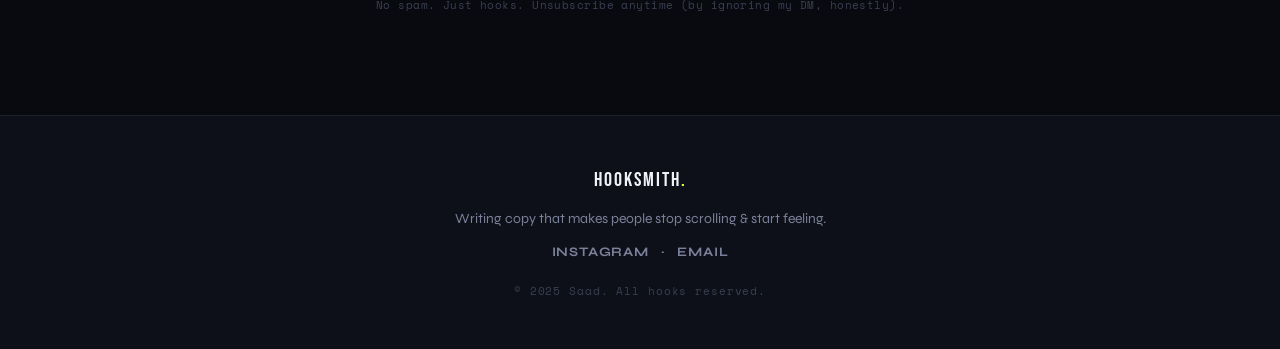
==== commit a2b6ac47: "updated contact methods and offers section activated" ====
--- a/index.html
+++ b/index.html
@@ -236,7 +236,7 @@
       </div>
 
       <div class="offer-card offer-card--paid reveal">
-        <div class="offer-badge-wrap"><span class="offer-coming">Coming Soon</span></div>
+        <div class="offer-badge-wrap"><span class="offer-coming">BATCH · 50 SLOTS</span></div>
         <div class="offer-card-header">
           <span class="offer-tier">HOOK PACK</span>
           <span class="offer-price">₹999<span class="offer-per">/drop</span></span>
@@ -248,7 +248,7 @@
           <li><span class="check">✓</span> 72-hour turnaround</li>
           <li><span class="check">✓</span> Strategy note included</li>
         </ul>
-        <button class="btn-ghost w-full" disabled>Waitlist →</button>
+        <a href="batch.html" class="btn-primary w-full">Join the Batch →</a>
       </div>
 
       <div class="offer-card offer-card--collab reveal">
@@ -263,7 +263,7 @@
           <li><span class="check">✓</span> Content strategy input</li>
           <li><span class="check">✓</span> Full creative ownership</li>
         </ul>
-        <a href="#cta" class="btn-ghost w-full">DM Me →</a>
+        <a href="collab.html" class="btn-ghost w-full">Choose Your Path →</a>
       </div>
     </div>
   </section>
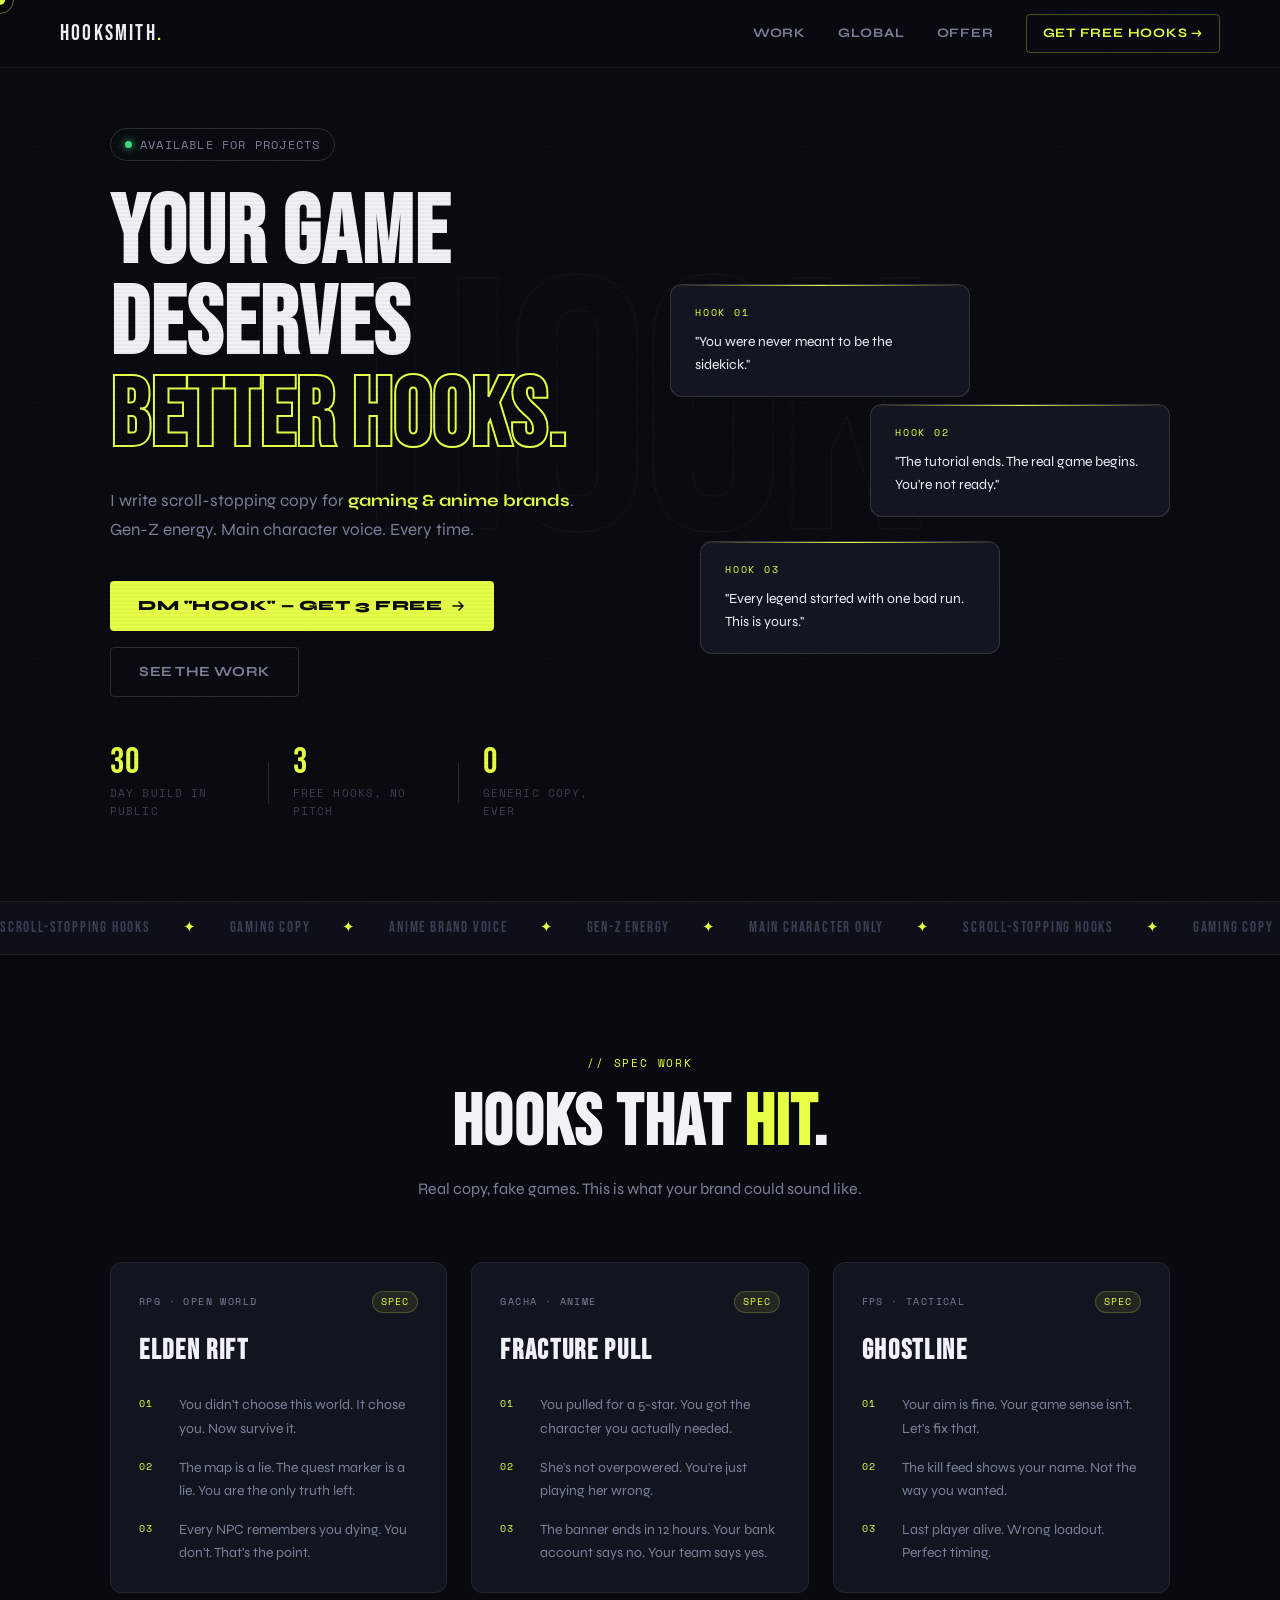
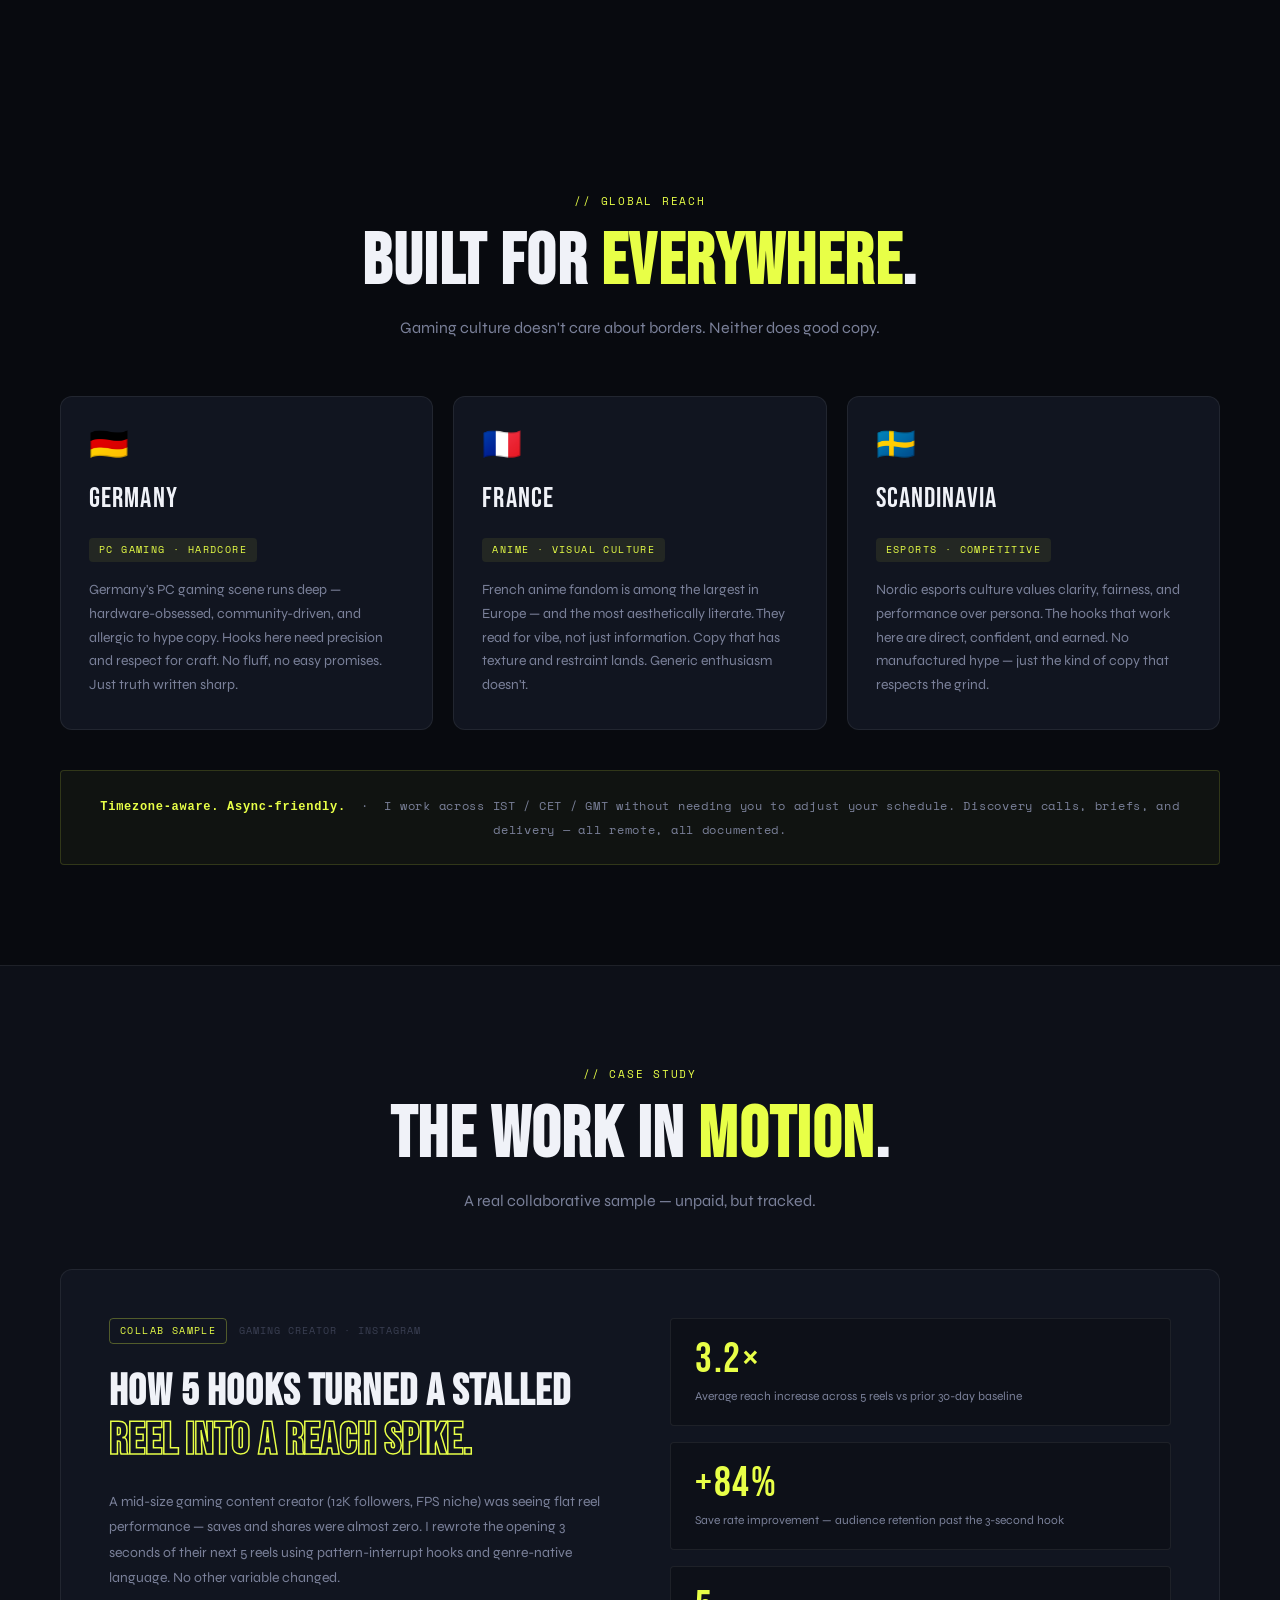
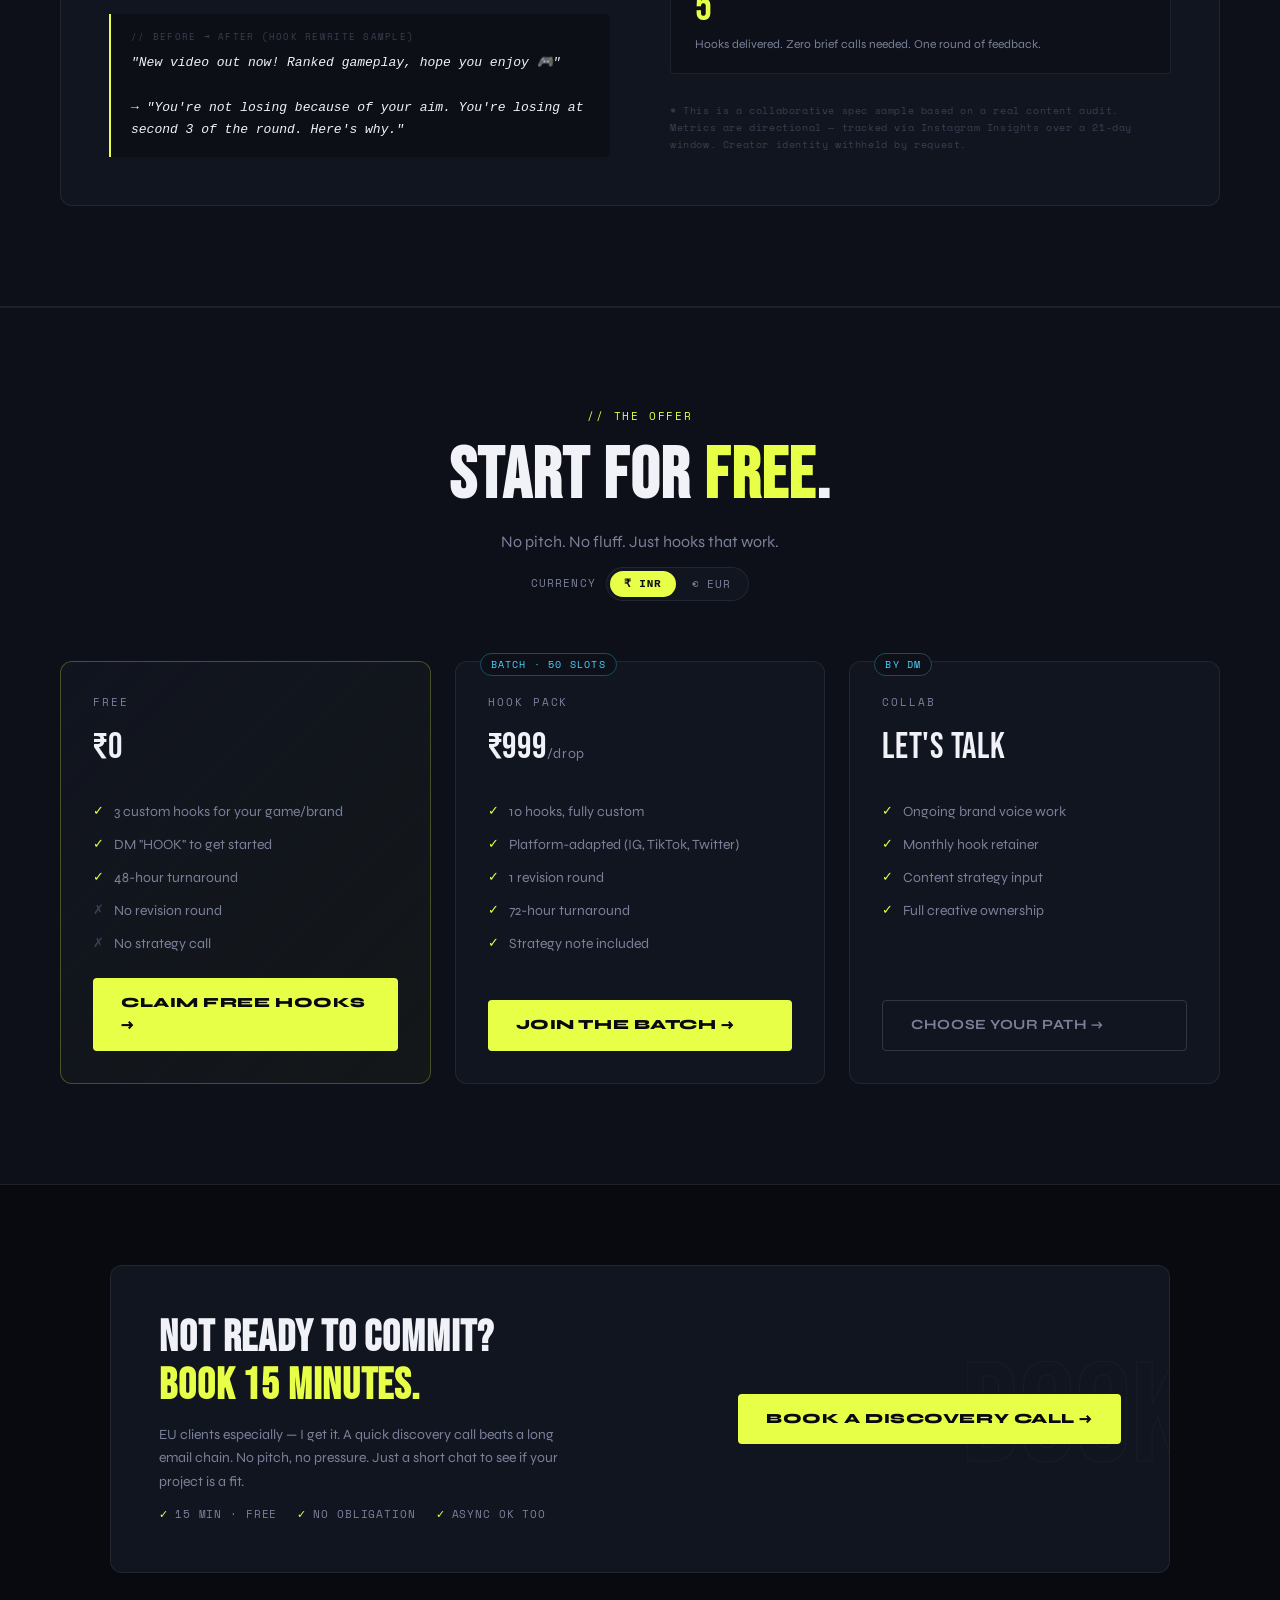
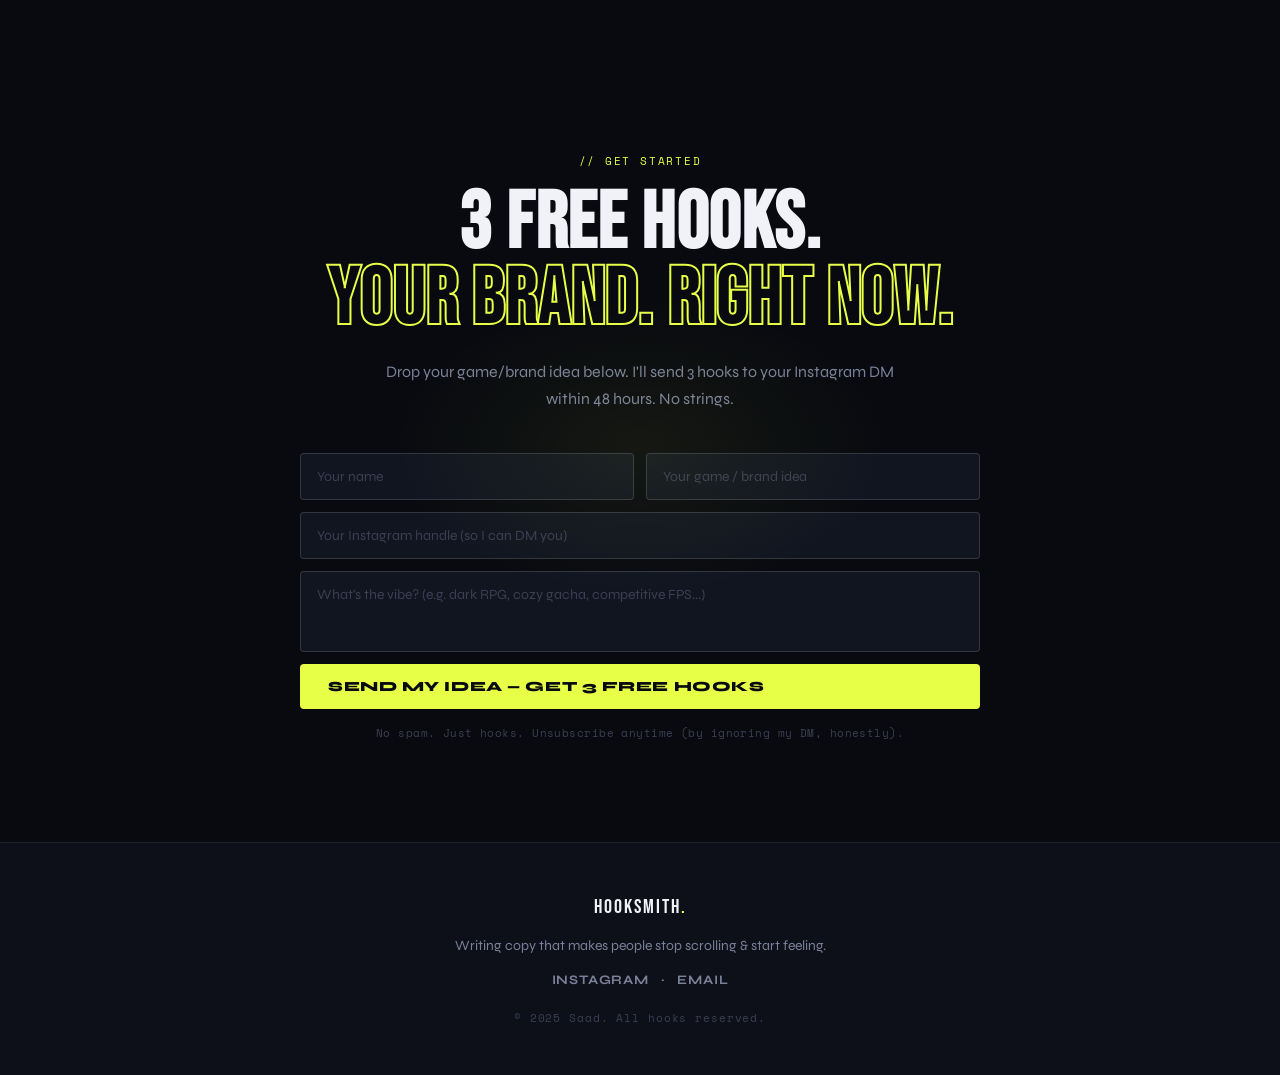
==== commit 33e7b31a: "feat: EU expansion — global reach section, case study, EUR toggle, Calendly CTA" ====
--- a/index.html
+++ b/index.html
@@ -12,6 +12,282 @@
   <link href="https://fonts.googleapis.com/css2?family=Bebas+Neue&family=Syne:wght@400;700;800&family=Space+Mono:ital,wght@0,400;0,700;1,400&display=swap" rel="stylesheet" />
 
   <link rel="stylesheet" href="style.css" />
+  <style>
+    /* ===================== GLOBAL REACH ===================== */
+    .global { padding: 100px clamp(20px, 5vw, 60px); }
+    .global .section-header { margin-bottom: 56px; }
+    .global-grid {
+      max-width: var(--max-w);
+      margin: 0 auto;
+      display: grid;
+      grid-template-columns: repeat(3, 1fr);
+      gap: 20px;
+    }
+    .region-card {
+      background: var(--bg-card);
+      border: 1px solid var(--border);
+      border-radius: var(--radius-lg);
+      padding: 32px 28px;
+      display: flex;
+      flex-direction: column;
+      gap: 16px;
+      transition: border-color 0.25s, transform 0.25s;
+      position: relative;
+      overflow: hidden;
+    }
+    .region-card::before {
+      content: '';
+      position: absolute;
+      top: 0; left: 0; right: 0;
+      height: 2px;
+      background: var(--accent);
+      opacity: 0;
+      transition: opacity 0.25s;
+    }
+    .region-card:hover { border-color: var(--border-hi); transform: translateY(-4px); }
+    .region-card:hover::before { opacity: 1; }
+    .region-flag { font-size: 32px; line-height: 1; }
+    .region-name {
+      font-family: var(--font-display);
+      font-size: 28px;
+      letter-spacing: 0.04em;
+      color: var(--text);
+    }
+    .region-tag {
+      font-family: var(--font-mono);
+      font-size: 10px;
+      letter-spacing: 0.14em;
+      text-transform: uppercase;
+      color: var(--accent);
+      background: rgba(232,255,71,0.08);
+      padding: 4px 10px;
+      border-radius: 4px;
+      width: fit-content;
+    }
+    .region-desc {
+      font-size: 14px;
+      line-height: 1.7;
+      color: var(--text-muted);
+    }
+    .global-note {
+      max-width: var(--max-w);
+      margin: 40px auto 0;
+      padding: 24px 28px;
+      background: rgba(232,255,71,0.04);
+      border: 1px solid rgba(232,255,71,0.15);
+      border-radius: var(--radius);
+      font-family: var(--font-mono);
+      font-size: 12px;
+      letter-spacing: 0.06em;
+      color: var(--text-muted);
+      text-align: center;
+      line-height: 1.8;
+    }
+    .global-note strong { color: var(--accent); }
+    @media (max-width: 768px) {
+      .global-grid { grid-template-columns: 1fr; }
+    }
+
+    /* ===================== CASE STUDY ===================== */
+    .case-study { padding: 100px clamp(20px, 5vw, 60px); background: var(--bg-2); border-top: 1px solid var(--border); border-bottom: 1px solid var(--border); }
+    .case-study-inner { max-width: var(--max-w); margin: 0 auto; }
+    .case-study .section-header { margin-bottom: 56px; }
+    .cs-card {
+      background: var(--bg-card);
+      border: 1px solid var(--border);
+      border-radius: var(--radius-lg);
+      padding: 48px;
+      display: grid;
+      grid-template-columns: 1fr 1fr;
+      gap: 60px;
+      align-items: start;
+    }
+    .cs-left { display: flex; flex-direction: column; gap: 24px; }
+    .cs-brand-row { display: flex; align-items: center; gap: 12px; }
+    .cs-brand-badge {
+      font-family: var(--font-mono);
+      font-size: 10px;
+      letter-spacing: 0.14em;
+      text-transform: uppercase;
+      color: var(--accent);
+      border: 1px solid rgba(232,255,71,0.3);
+      padding: 4px 10px;
+      border-radius: 4px;
+    }
+    .cs-collab-tag {
+      font-family: var(--font-mono);
+      font-size: 10px;
+      letter-spacing: 0.1em;
+      text-transform: uppercase;
+      color: var(--text-dim);
+    }
+    .cs-title {
+      font-family: var(--font-display);
+      font-size: clamp(28px, 4vw, 44px);
+      letter-spacing: 0.02em;
+      line-height: 1.1;
+    }
+    .cs-title em { color: transparent; -webkit-text-stroke: 1.5px var(--accent); font-style: normal; }
+    .cs-summary { font-size: 14px; line-height: 1.8; color: var(--text-muted); }
+    .cs-hook-example {
+      background: rgba(0,0,0,0.3);
+      border-left: 2px solid var(--accent);
+      padding: 16px 20px;
+      border-radius: 0 var(--radius) var(--radius) 0;
+    }
+    .cs-hook-example p {
+      font-family: var(--font-mono);
+      font-size: 13px;
+      line-height: 1.7;
+      color: var(--text);
+      font-style: italic;
+    }
+    .cs-hook-label {
+      font-family: var(--font-mono);
+      font-size: 9px;
+      letter-spacing: 0.14em;
+      text-transform: uppercase;
+      color: var(--text-dim);
+      margin-bottom: 8px;
+    }
+    .cs-right { display: flex; flex-direction: column; gap: 20px; }
+    .cs-metrics { display: flex; flex-direction: column; gap: 16px; }
+    .cs-metric {
+      display: flex;
+      flex-direction: column;
+      gap: 6px;
+      padding: 20px 24px;
+      background: var(--bg-2);
+      border: 1px solid var(--border);
+      border-radius: var(--radius);
+      transition: border-color 0.2s;
+    }
+    .cs-metric:hover { border-color: var(--border-hi); }
+    .cs-metric-num {
+      font-family: var(--font-display);
+      font-size: 42px;
+      letter-spacing: 0.04em;
+      line-height: 1;
+      color: var(--accent);
+    }
+    .cs-metric-label { font-size: 12px; color: var(--text-muted); line-height: 1.5; }
+    .cs-disclaimer {
+      font-family: var(--font-mono);
+      font-size: 10px;
+      letter-spacing: 0.06em;
+      color: var(--text-dim);
+      line-height: 1.7;
+      padding-top: 8px;
+    }
+    @media (max-width: 900px) {
+      .cs-card { grid-template-columns: 1fr; gap: 36px; padding: 32px 24px; }
+    }
+
+    /* ===================== EUR TOGGLE ===================== */
+    .currency-toggle {
+      display: flex;
+      align-items: center;
+      gap: 10px;
+      justify-content: center;
+      margin-top: 12px;
+    }
+    .currency-toggle-label {
+      font-family: var(--font-mono);
+      font-size: 11px;
+      letter-spacing: 0.1em;
+      text-transform: uppercase;
+      color: var(--text-muted);
+    }
+    .toggle-btn {
+      display: flex;
+      background: var(--bg-card);
+      border: 1px solid var(--border);
+      border-radius: 999px;
+      padding: 3px;
+      gap: 2px;
+    }
+    .toggle-opt {
+      font-family: var(--font-mono);
+      font-size: 11px;
+      letter-spacing: 0.08em;
+      padding: 5px 14px;
+      border-radius: 999px;
+      border: none;
+      background: transparent;
+      color: var(--text-muted);
+      cursor: pointer;
+      transition: all 0.2s;
+    }
+    .toggle-opt.active {
+      background: var(--accent);
+      color: var(--bg);
+      font-weight: 700;
+    }
+    .offer-price .eur { display: none; }
+    body.eur-mode .offer-price .inr { display: none; }
+    body.eur-mode .offer-price .eur { display: inline; }
+
+    /* ===================== CALENDLY ===================== */
+    .book-call {
+      padding: 80px clamp(20px, 5vw, 60px);
+      max-width: var(--max-w);
+      margin: 0 auto;
+    }
+    .book-call-inner {
+      display: flex;
+      align-items: center;
+      justify-content: space-between;
+      gap: 32px;
+      padding: 48px;
+      background: var(--bg-card);
+      border: 1px solid var(--border);
+      border-radius: var(--radius-lg);
+      position: relative;
+      overflow: hidden;
+    }
+    .book-call-inner::after {
+      content: 'BOOK';
+      position: absolute;
+      right: -20px;
+      top: 50%;
+      transform: translateY(-50%);
+      font-family: var(--font-display);
+      font-size: 140px;
+      color: transparent;
+      -webkit-text-stroke: 1px rgba(232,255,71,0.04);
+      pointer-events: none;
+      user-select: none;
+    }
+    .book-call-text { display: flex; flex-direction: column; gap: 12px; position: relative; z-index: 1; }
+    .book-call-text h3 {
+      font-family: var(--font-display);
+      font-size: clamp(28px, 4vw, 44px);
+      letter-spacing: 0.02em;
+      line-height: 1.1;
+    }
+    .book-call-text h3 em { color: var(--accent); font-style: normal; }
+    .book-call-text p { font-size: 14px; color: var(--text-muted); line-height: 1.7; max-width: 400px; }
+    .book-call-meta {
+      display: flex;
+      gap: 20px;
+      flex-wrap: wrap;
+    }
+    .book-meta-item {
+      display: flex;
+      align-items: center;
+      gap: 6px;
+      font-family: var(--font-mono);
+      font-size: 11px;
+      letter-spacing: 0.08em;
+      text-transform: uppercase;
+      color: var(--text-muted);
+    }
+    .book-meta-item span { color: var(--accent); }
+    .book-call-cta { position: relative; z-index: 1; flex-shrink: 0; }
+    @media (max-width: 768px) {
+      .book-call-inner { flex-direction: column; align-items: flex-start; padding: 32px 24px; }
+    }
+  </style>
 </head>
 <body>
 
@@ -30,6 +306,7 @@
     <div class="nav-logo">HOOKSMITH<span class="accent">.</span></div>
     <div class="nav-links">
       <a href="#work">Work</a>
+      <a href="#global">Global</a>
       <a href="#offer">Offer</a>
       <a href="#cta" class="nav-cta">Get Free Hooks →</a>
     </div>
@@ -41,6 +318,7 @@
   <!-- Mobile menu -->
   <div class="mobile-menu" id="mobileMenu">
     <a href="#work" onclick="closeMobileMenu()">Work</a>
+    <a href="#global" onclick="closeMobileMenu()">Global</a>
     <a href="#offer" onclick="closeMobileMenu()">Offer</a>
     <a href="#cta" onclick="closeMobileMenu()">Get Free Hooks →</a>
   </div>
@@ -211,19 +489,106 @@
     </div>
   </section>
 
+  <!-- ===================== GLOBAL REACH ===================== -->
+  <section class="global" id="global">
+    <div class="section-header reveal" style="max-width:var(--max-w);margin:0 auto 56px;">
+      <span class="section-tag">// GLOBAL REACH</span>
+      <h2>Built for <em>everywhere</em>.</h2>
+      <p>Gaming culture doesn't care about borders. Neither does good copy.</p>
+    </div>
+
+    <div class="global-grid">
+      <div class="region-card reveal">
+        <div class="region-flag">🇩🇪</div>
+        <div class="region-name">GERMANY</div>
+        <span class="region-tag">PC Gaming · Hardcore</span>
+        <p class="region-desc">Germany's PC gaming scene runs deep — hardware-obsessed, community-driven, and allergic to hype copy. Hooks here need precision and respect for craft. No fluff, no easy promises. Just truth written sharp.</p>
+      </div>
+
+      <div class="region-card reveal">
+        <div class="region-flag">🇫🇷</div>
+        <div class="region-name">FRANCE</div>
+        <span class="region-tag">Anime · Visual Culture</span>
+        <p class="region-desc">French anime fandom is among the largest in Europe — and the most aesthetically literate. They read for vibe, not just information. Copy that has texture and restraint lands. Generic enthusiasm doesn't.</p>
+      </div>
+
+      <div class="region-card reveal">
+        <div class="region-flag">🇸🇪</div>
+        <div class="region-name">SCANDINAVIA</div>
+        <span class="region-tag">Esports · Competitive</span>
+        <p class="region-desc">Nordic esports culture values clarity, fairness, and performance over persona. The hooks that work here are direct, confident, and earned. No manufactured hype — just the kind of copy that respects the grind.</p>
+      </div>
+    </div>
+
+    <div class="global-note reveal">
+      <strong>Timezone-aware. Async-friendly.</strong> &nbsp;·&nbsp; I work across IST / CET / GMT without needing you to adjust your schedule. Discovery calls, briefs, and delivery — all remote, all documented.
+    </div>
+  </section>
+
+  <!-- ===================== CASE STUDY ===================== -->
+  <section class="case-study" id="case-study">
+    <div class="case-study-inner">
+      <div class="section-header reveal">
+        <span class="section-tag">// CASE STUDY</span>
+        <h2>The work in <em>motion</em>.</h2>
+        <p>A real collaborative sample — unpaid, but tracked.</p>
+      </div>
+
+      <div class="cs-card reveal">
+        <div class="cs-left">
+          <div class="cs-brand-row">
+            <span class="cs-brand-badge">Collab Sample</span>
+            <span class="cs-collab-tag">Gaming Creator · Instagram</span>
+          </div>
+          <h3 class="cs-title">How 5 hooks turned a stalled<br /><em>reel into a reach spike.</em></h3>
+          <p class="cs-summary">A mid-size gaming content creator (12K followers, FPS niche) was seeing flat reel performance — saves and shares were almost zero. I rewrote the opening 3 seconds of their next 5 reels using pattern-interrupt hooks and genre-native language. No other variable changed.</p>
+          <div class="cs-hook-example">
+            <div class="cs-hook-label">// Before → After (Hook rewrite sample)</div>
+            <p>"New video out now! Ranked gameplay, hope you enjoy 🎮"<br /><br />→ "You're not losing because of your aim. You're losing at second 3 of the round. Here's why."</p>
+          </div>
+        </div>
+
+        <div class="cs-right">
+          <div class="cs-metrics">
+            <div class="cs-metric">
+              <span class="cs-metric-num">3.2×</span>
+              <span class="cs-metric-label">Average reach increase across 5 reels vs prior 30-day baseline</span>
+            </div>
+            <div class="cs-metric">
+              <span class="cs-metric-num">+84%</span>
+              <span class="cs-metric-label">Save rate improvement — audience retention past the 3-second hook</span>
+            </div>
+            <div class="cs-metric">
+              <span class="cs-metric-num">5</span>
+              <span class="cs-metric-label">Hooks delivered. Zero brief calls needed. One round of feedback.</span>
+            </div>
+          </div>
+          <p class="cs-disclaimer">* This is a collaborative spec sample based on a real content audit. Metrics are directional — tracked via Instagram Insights over a 21-day window. Creator identity withheld by request.</p>
+        </div>
+      </div>
+    </div>
+  </section>
+
   <!-- ===================== OFFER ===================== -->
   <section class="offer" id="offer">
     <div class="section-header reveal">
       <span class="section-tag">// THE OFFER</span>
       <h2>Start for <em>free</em>.</h2>
       <p>No pitch. No fluff. Just hooks that work.</p>
+      <div class="currency-toggle">
+        <span class="currency-toggle-label">Currency</span>
+        <div class="toggle-btn">
+          <button class="toggle-opt active" onclick="setCurrency('inr')" id="toggleINR">₹ INR</button>
+          <button class="toggle-opt" onclick="setCurrency('eur')" id="toggleEUR">€ EUR</button>
+        </div>
+      </div>
     </div>
 
     <div class="offer-grid">
       <div class="offer-card offer-card--free reveal">
         <div class="offer-card-header">
           <span class="offer-tier">FREE</span>
-          <span class="offer-price">₹0</span>
+          <span class="offer-price"><span class="inr">₹0</span><span class="eur">€0</span></span>
         </div>
         <ul class="offer-list">
           <li><span class="check">✓</span> 3 custom hooks for your game/brand</li>
@@ -239,7 +604,7 @@
         <div class="offer-badge-wrap"><span class="offer-coming">BATCH · 50 SLOTS</span></div>
         <div class="offer-card-header">
           <span class="offer-tier">HOOK PACK</span>
-          <span class="offer-price">₹999<span class="offer-per">/drop</span></span>
+          <span class="offer-price"><span class="inr">₹999</span><span class="eur">€11</span><span class="offer-per">/drop</span></span>
         </div>
         <ul class="offer-list">
           <li><span class="check">✓</span> 10 hooks, fully custom</li>
@@ -267,6 +632,26 @@
       </div>
     </div>
   </section>
+
+  <!-- ===================== BOOK A CALL ===================== -->
+  <div class="book-call">
+    <div class="book-call-inner reveal">
+      <div class="book-call-text">
+        <h3>Not ready to commit?<br /><em>Book 15 minutes.</em></h3>
+        <p>EU clients especially — I get it. A quick discovery call beats a long email chain. No pitch, no pressure. Just a short chat to see if your project is a fit.</p>
+        <div class="book-call-meta">
+          <div class="book-meta-item"><span>✓</span> 15 min · Free</div>
+          <div class="book-meta-item"><span>✓</span> No obligation</div>
+          <div class="book-meta-item"><span>✓</span> Async OK too</div>
+        </div>
+      </div>
+      <div class="book-call-cta">
+        <a href="https://calendly.com/YOUR_USERNAME/15min" target="_blank" rel="noopener" class="btn-primary">
+          <span>Book a Discovery Call →</span>
+        </a>
+      </div>
+    </div>
+  </div>
 
   <!-- ===================== CTA ===================== -->
   <section class="cta-section" id="cta">
@@ -314,5 +699,19 @@
   </footer>
 
   <script src="script.js"></script>
+  <script>
+    /* ---- Currency Toggle ---- */
+    function setCurrency(mode) {
+      if (mode === 'eur') {
+        document.body.classList.add('eur-mode');
+        document.getElementById('toggleEUR').classList.add('active');
+        document.getElementById('toggleINR').classList.remove('active');
+      } else {
+        document.body.classList.remove('eur-mode');
+        document.getElementById('toggleINR').classList.add('active');
+        document.getElementById('toggleEUR').classList.remove('active');
+      }
+    }
+  </script>
 </body>
 </html>
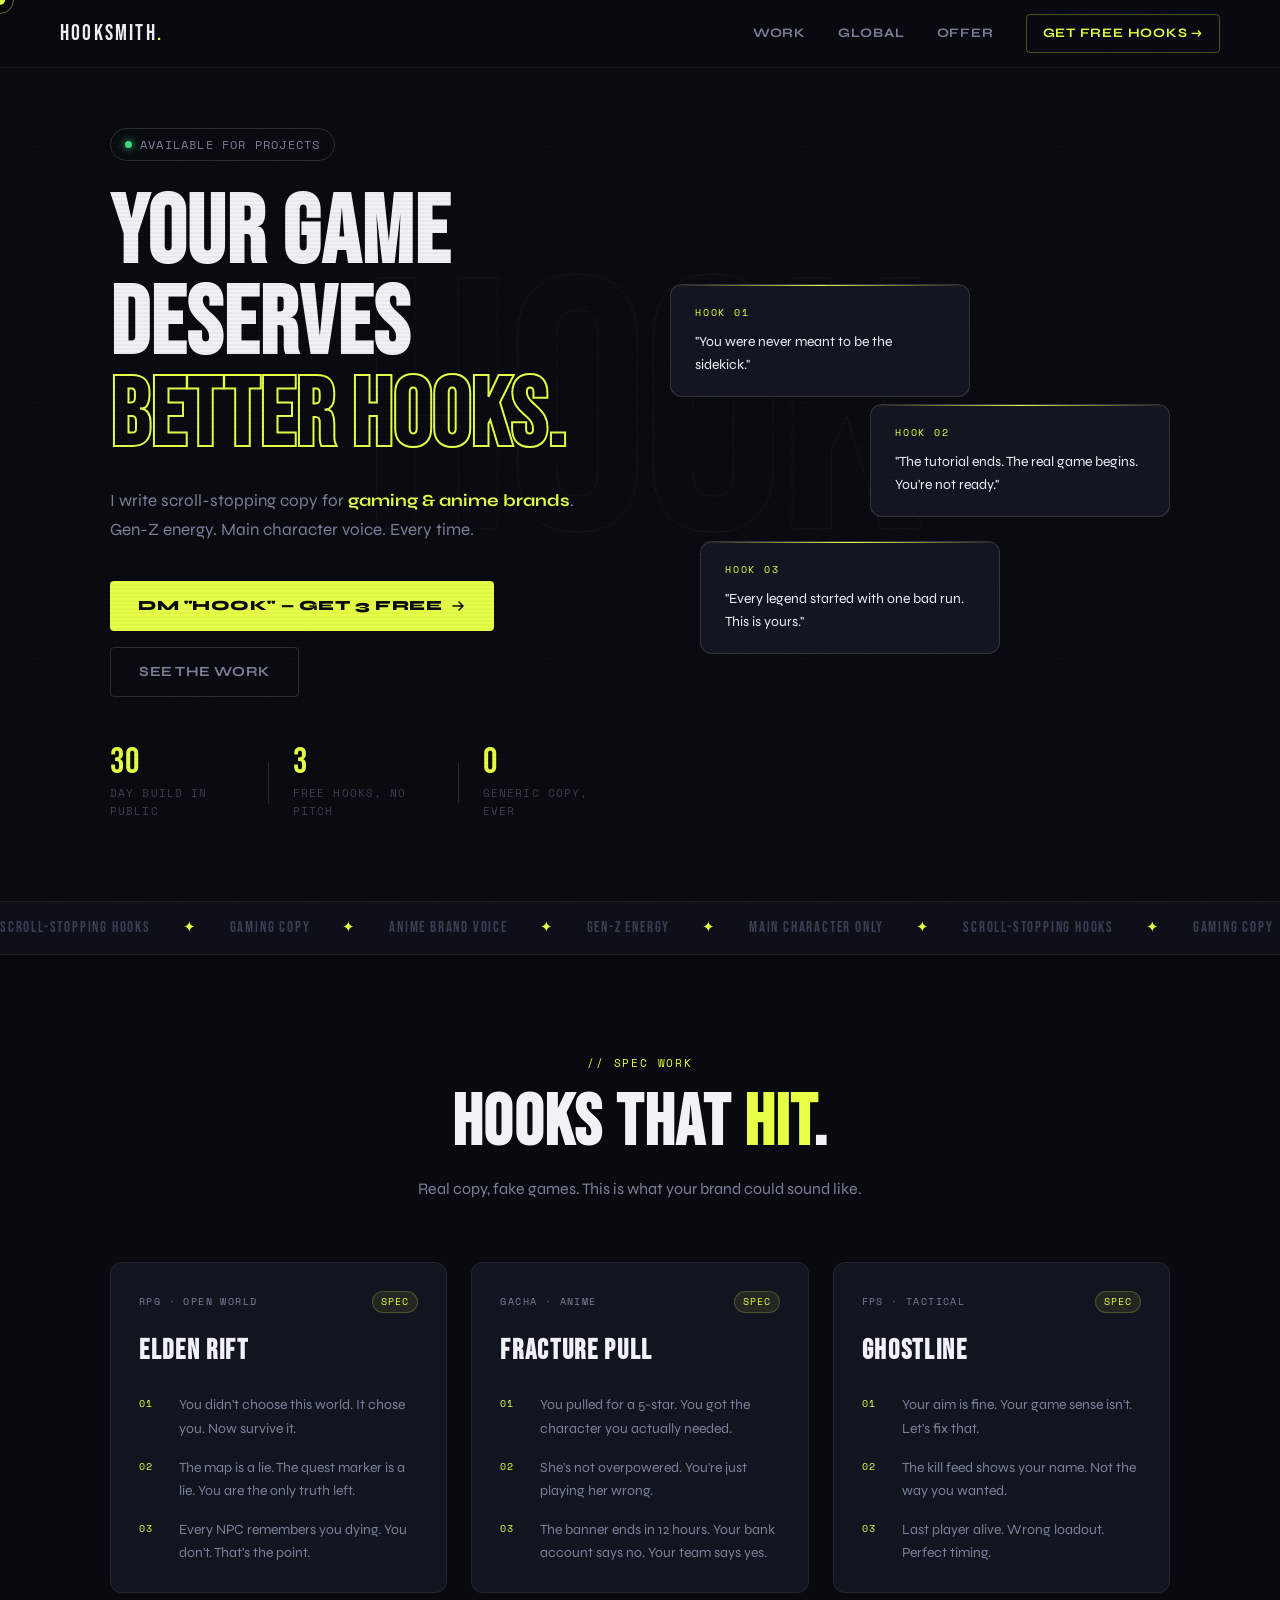
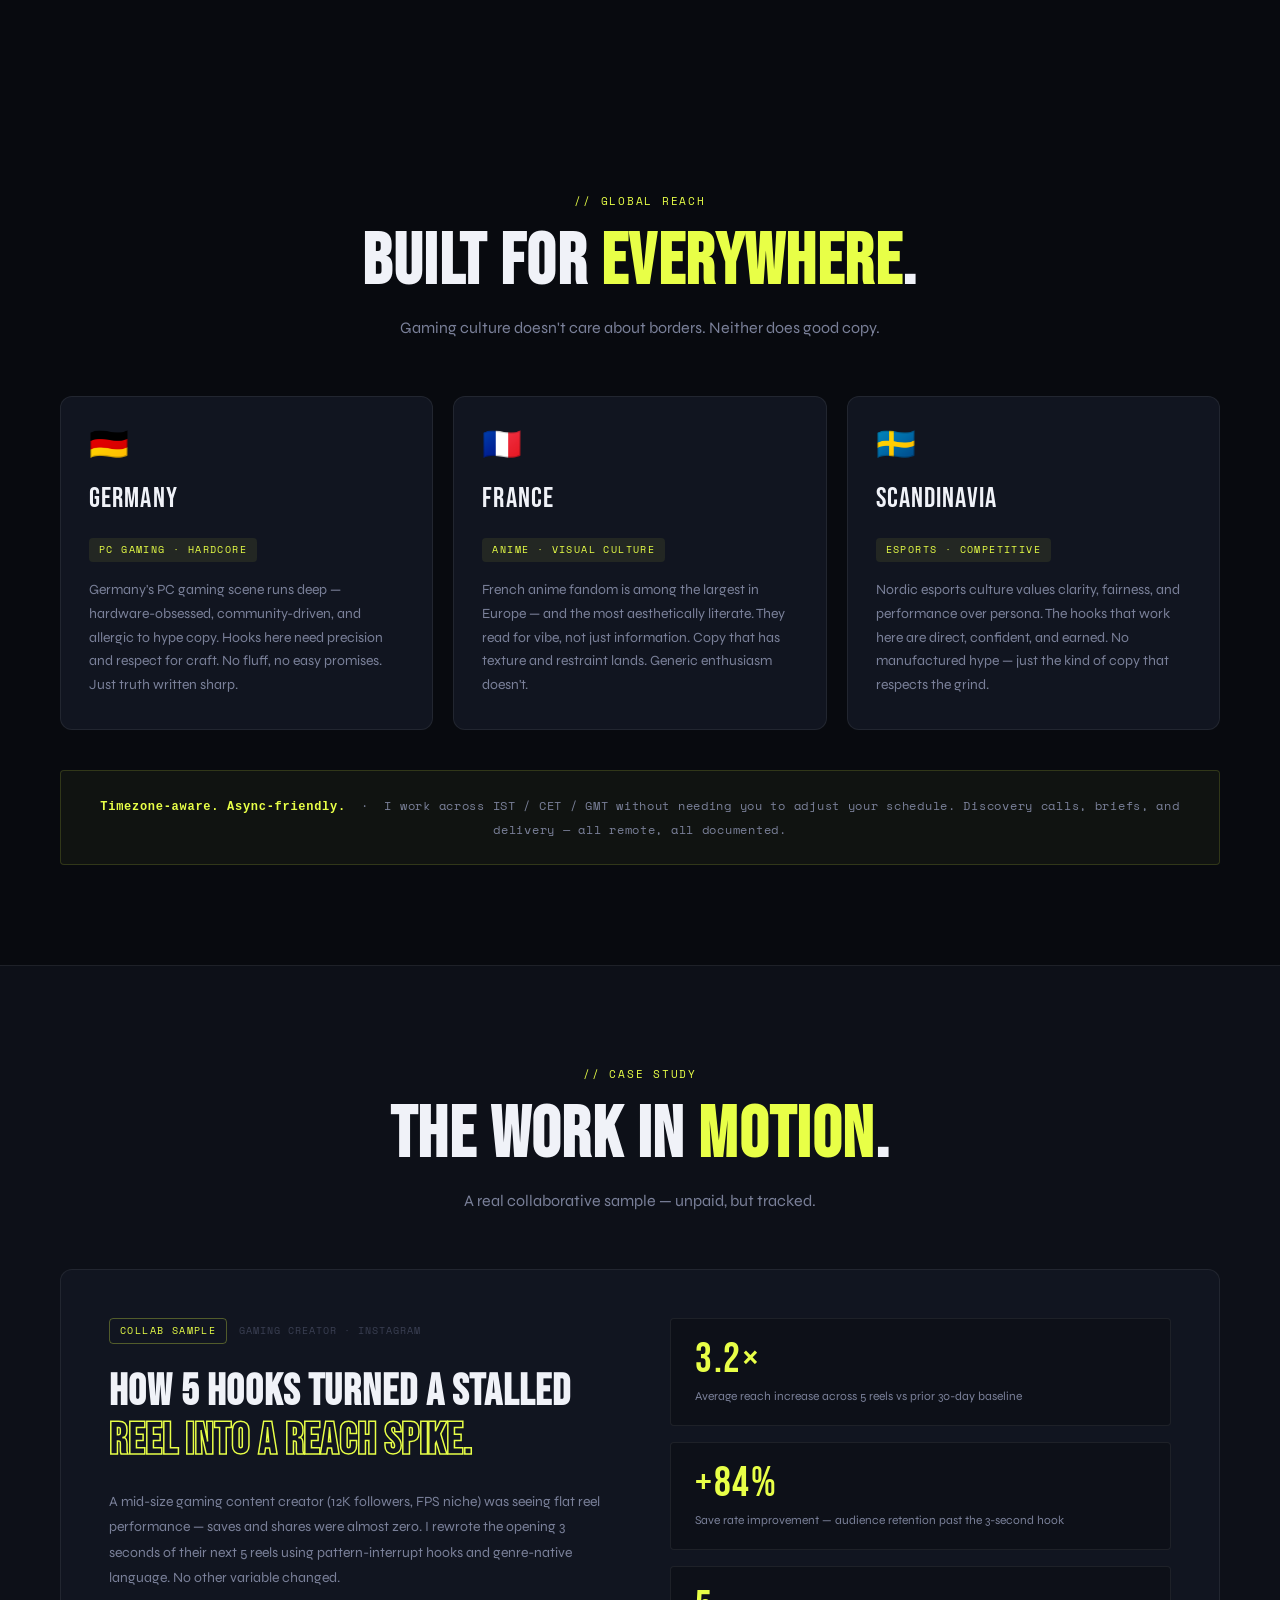
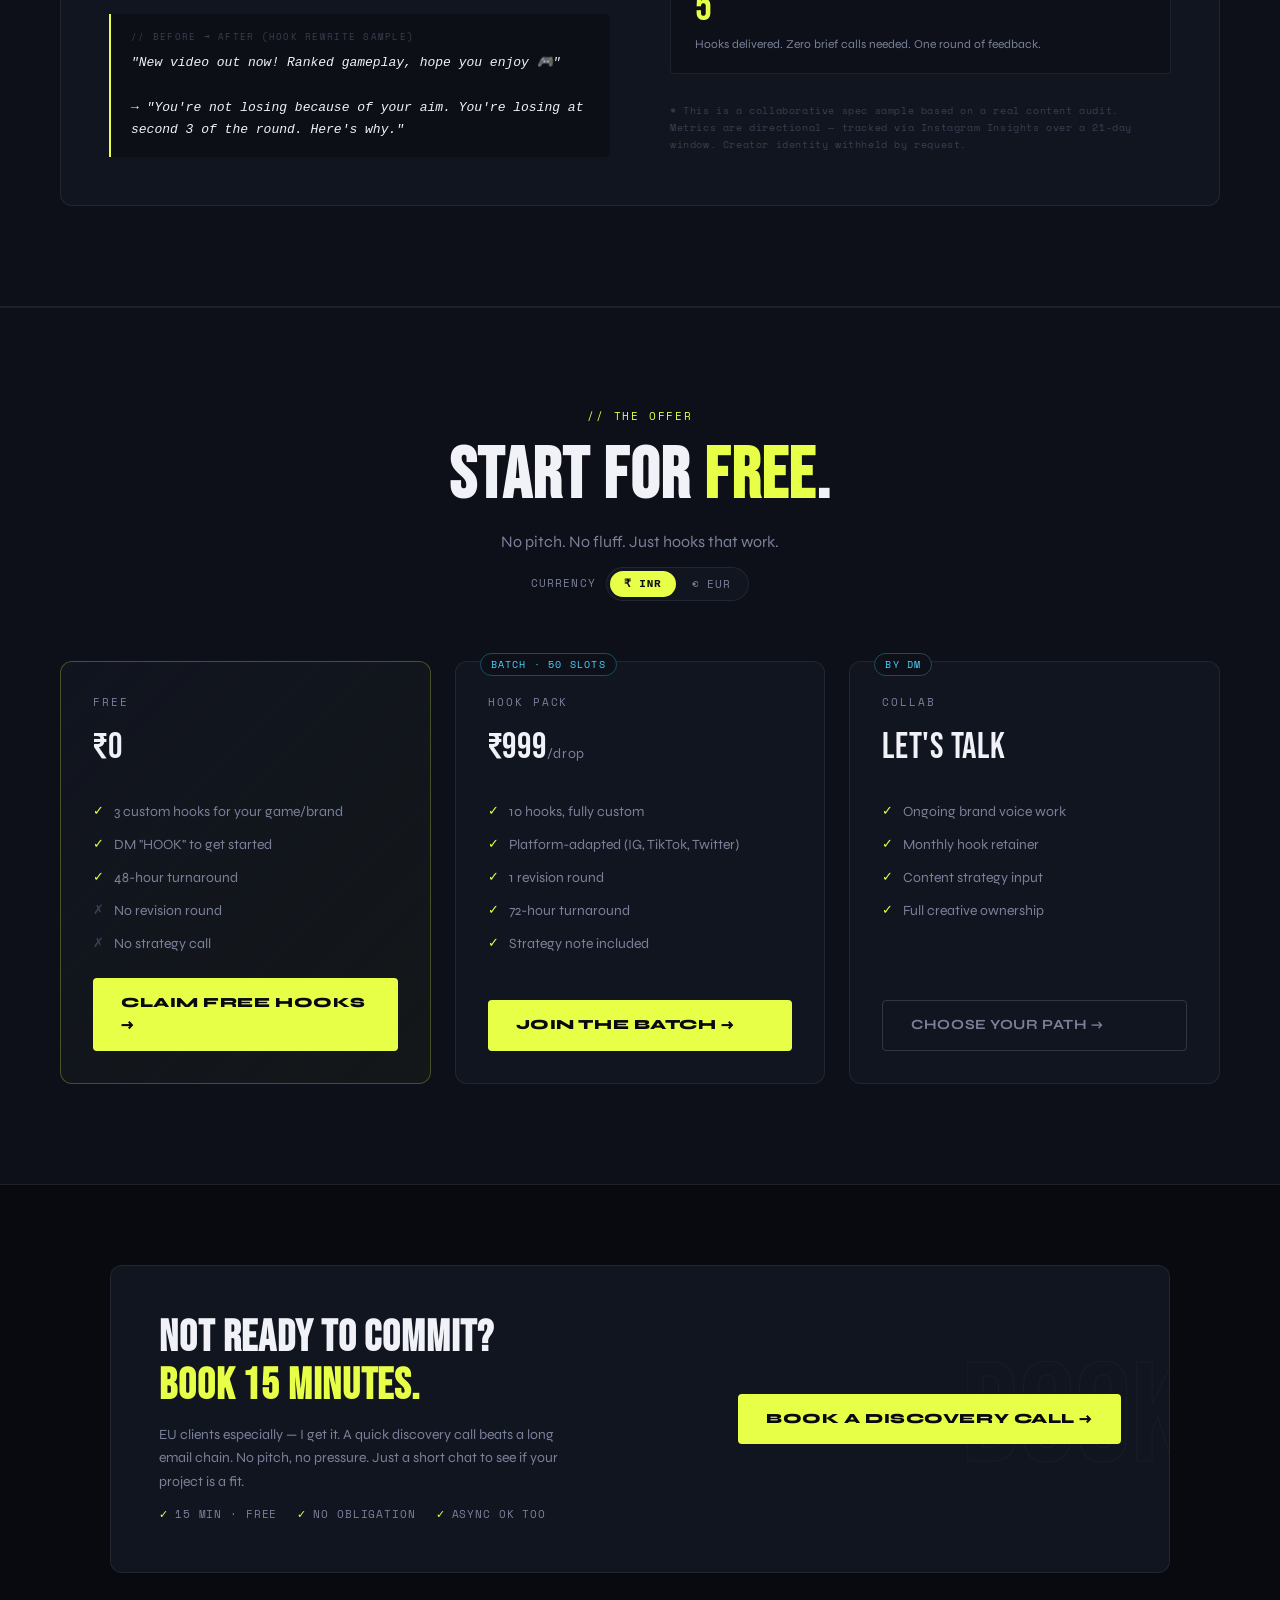
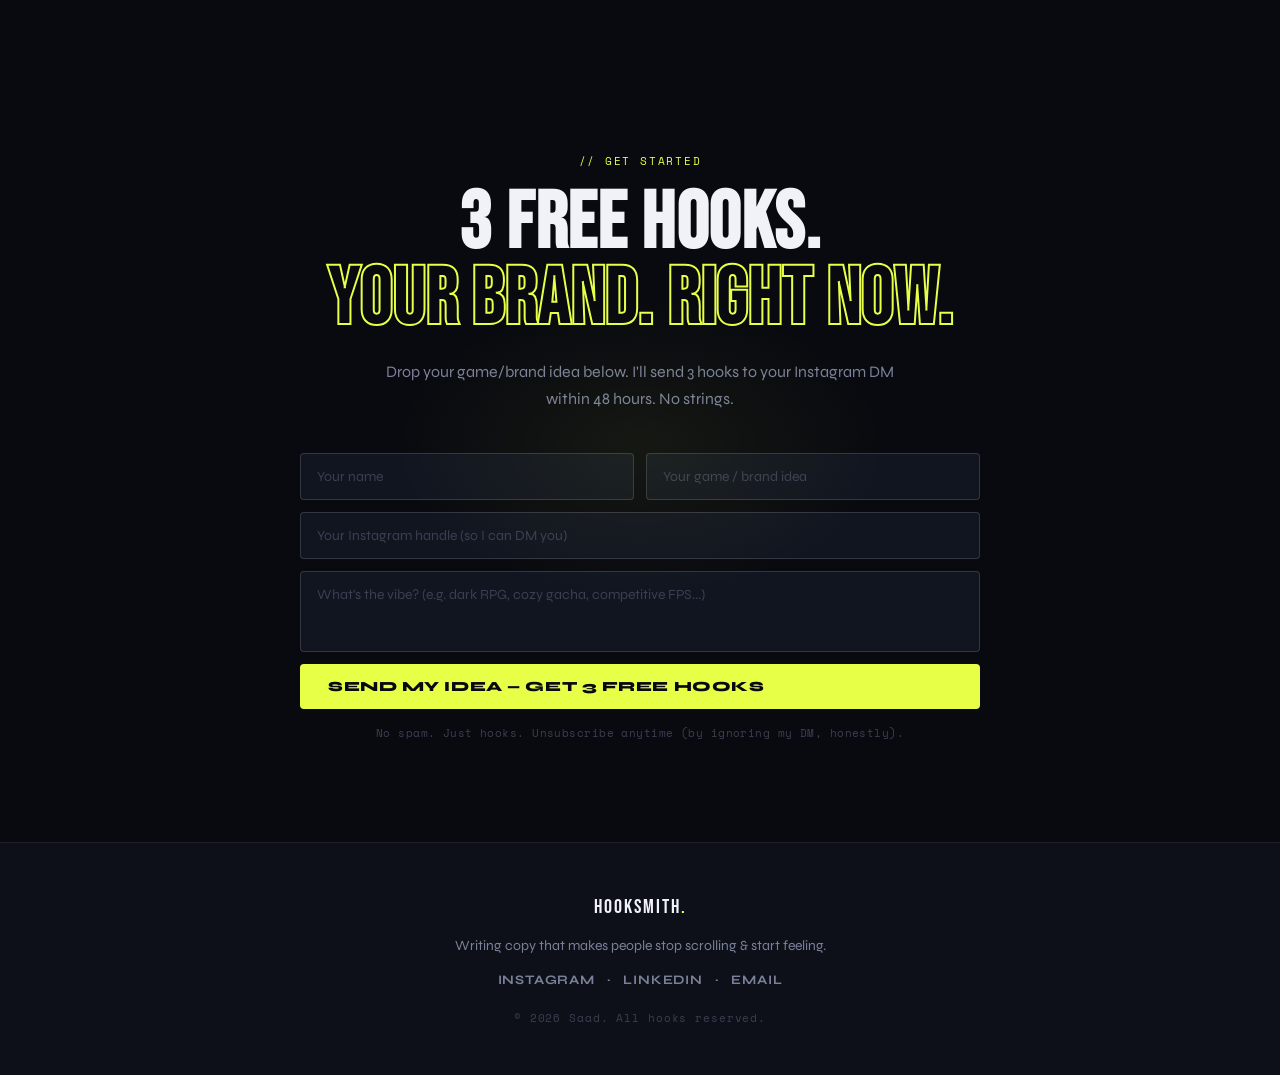
==== commit 5aa4be74: "fix: stage 1-2 infra — OG tags, real form POST, favicon, sitemap, LinkedIn, copyright and fix: updat" ====
--- a/index.html
+++ b/index.html
@@ -5,6 +5,25 @@
   <meta name="viewport" content="width=device-width, initial-scale=1.0" />
   <title>Saad — Hook Writer for Gaming & Anime Brands</title>
   <meta name="description" content="I turn game ideas into scroll-stopping hooks. Gen-Z gaming copy that actually converts." />
+
+  <!-- Favicon -->
+  <link rel="icon" type="image/svg+xml" href="/favicon.svg" />
+
+  <!-- Open Graph -->
+  <meta property="og:type"        content="website" />
+  <meta property="og:url"         content="https://hookzsmith.netlify.app/" />
+  <meta property="og:title"       content="Hooksmith — Hook Writer for Gaming & Anime Brands" />
+  <meta property="og:description" content="Scroll-stopping copy for gaming & anime brands. Gen-Z energy. Main character voice. Get 3 free hooks." />
+  <meta property="og:image"       content="https://hookzsmith.netlify.app/og-image.png" />
+
+  <!-- Twitter / X Card -->
+  <meta name="twitter:card"        content="summary_large_image" />
+  <meta name="twitter:title"       content="Hooksmith — Hook Writer for Gaming & Anime Brands" />
+  <meta name="twitter:description" content="Scroll-stopping copy for gaming & anime brands. Get 3 free hooks." />
+  <meta name="twitter:image"       content="https://hookzsmith.netlify.app/og-image.png" />
+
+  <!-- Analytics (Plausible — privacy-first, no cookies) -->
+  <script defer data-domain="hookzsmith.netlify.app" src="https://plausible.io/js/script.js"></script>
 
   <!-- Fonts -->
   <link rel="preconnect" href="https://fonts.googleapis.com" />
@@ -661,7 +680,8 @@
       <h2 class="cta-title">3 free hooks.<br /><span class="title-stroke">Your brand. Right now.</span></h2>
       <p class="cta-sub">Drop your game/brand idea below. I'll send 3 hooks to your Instagram DM within 48 hours. No strings.</p>
 
-      <form class="cta-form" id="ctaForm" name="hook-requests" netlify onsubmit="handleSubmit(event)">
+      <form class="cta-form" id="ctaForm" name="hook-requests" method="POST" data-netlify="true" onsubmit="handleSubmit(event)">
+        <input type="hidden" name="form-name" value="hook-requests" />
         <div class="form-row">
           <input type="text" name="name" placeholder="Your name" required autocomplete="off" />
           <input type="text" name="brand" placeholder="Your game / brand idea" required autocomplete="off" />
@@ -677,7 +697,7 @@
         <div class="success-icon">⚡</div>
         <h3>You're in the queue.</h3>
         <p>I'll slide into your DMs within 48 hours with 3 custom hooks. Watch your notifications.</p>
-        <p class="success-sub">While you wait → <a href="https://instagram.com" target="_blank" rel="noopener">Follow on Instagram</a></p>
+        <p class="success-sub">While you wait → <a href="https://www.instagram.com/becatchywithsaad/" target="_blank" rel="noopener">Follow on Instagram</a></p>
       </div>
 
       <p class="cta-disclaimer">No spam. Just hooks. Unsubscribe anytime (by ignoring my DM, honestly).</p>
@@ -690,11 +710,13 @@
       <div class="footer-logo">HOOKSMITH<span class="accent">.</span></div>
       <p class="footer-line">Writing copy that makes people stop scrolling & start feeling.</p>
       <div class="footer-links">
-        <a href="https://instagram.com/becatchywithsaad" target="_blank" rel="noopener">Instagram</a>
+        <a href="https://www.instagram.com/becatchywithsaad/" target="_blank" rel="noopener">Instagram</a>
         <span>·</span>
-        <a href="mailto:your@email.com">Email</a>
-      </div>
-      <p class="footer-copy">© 2025 Saad. All hooks reserved.</p>
+        <a href="https://www.linkedin.com/in/saad-malick-43734b263/" target="_blank" rel="noopener">LinkedIn</a>
+        <span>·</span>
+        <a href="mailto:saad@hookzsmith.com">Email</a>
+      </div>
+      <p class="footer-copy">© 2026 Saad. All hooks reserved.</p>
     </div>
   </footer>
 
@@ -712,6 +734,31 @@
         document.getElementById('toggleEUR').classList.remove('active');
       }
     }
+
+    /* ---- Real Netlify Form Submission ---- */
+    async function handleSubmit(e) {
+      e.preventDefault();
+      const btn    = document.getElementById('submitBtn');
+      const btnTxt = document.getElementById('btnText');
+      btn.disabled = true;
+      btnTxt.textContent = 'Sending...';
+
+      try {
+        await fetch('/', {
+          method: 'POST',
+          headers: { 'Content-Type': 'application/x-www-form-urlencoded' },
+          body: new URLSearchParams(new FormData(e.target)).toString()
+        });
+        document.getElementById('ctaForm').style.display = 'none';
+        const success = document.getElementById('formSuccess');
+        success.style.display       = 'flex';
+        success.style.flexDirection = 'column';
+        success.style.alignItems    = 'center';
+      } catch (err) {
+        btnTxt.textContent = 'Something went wrong — try again';
+        btn.disabled = false;
+      }
+    }
   </script>
 </body>
 </html>
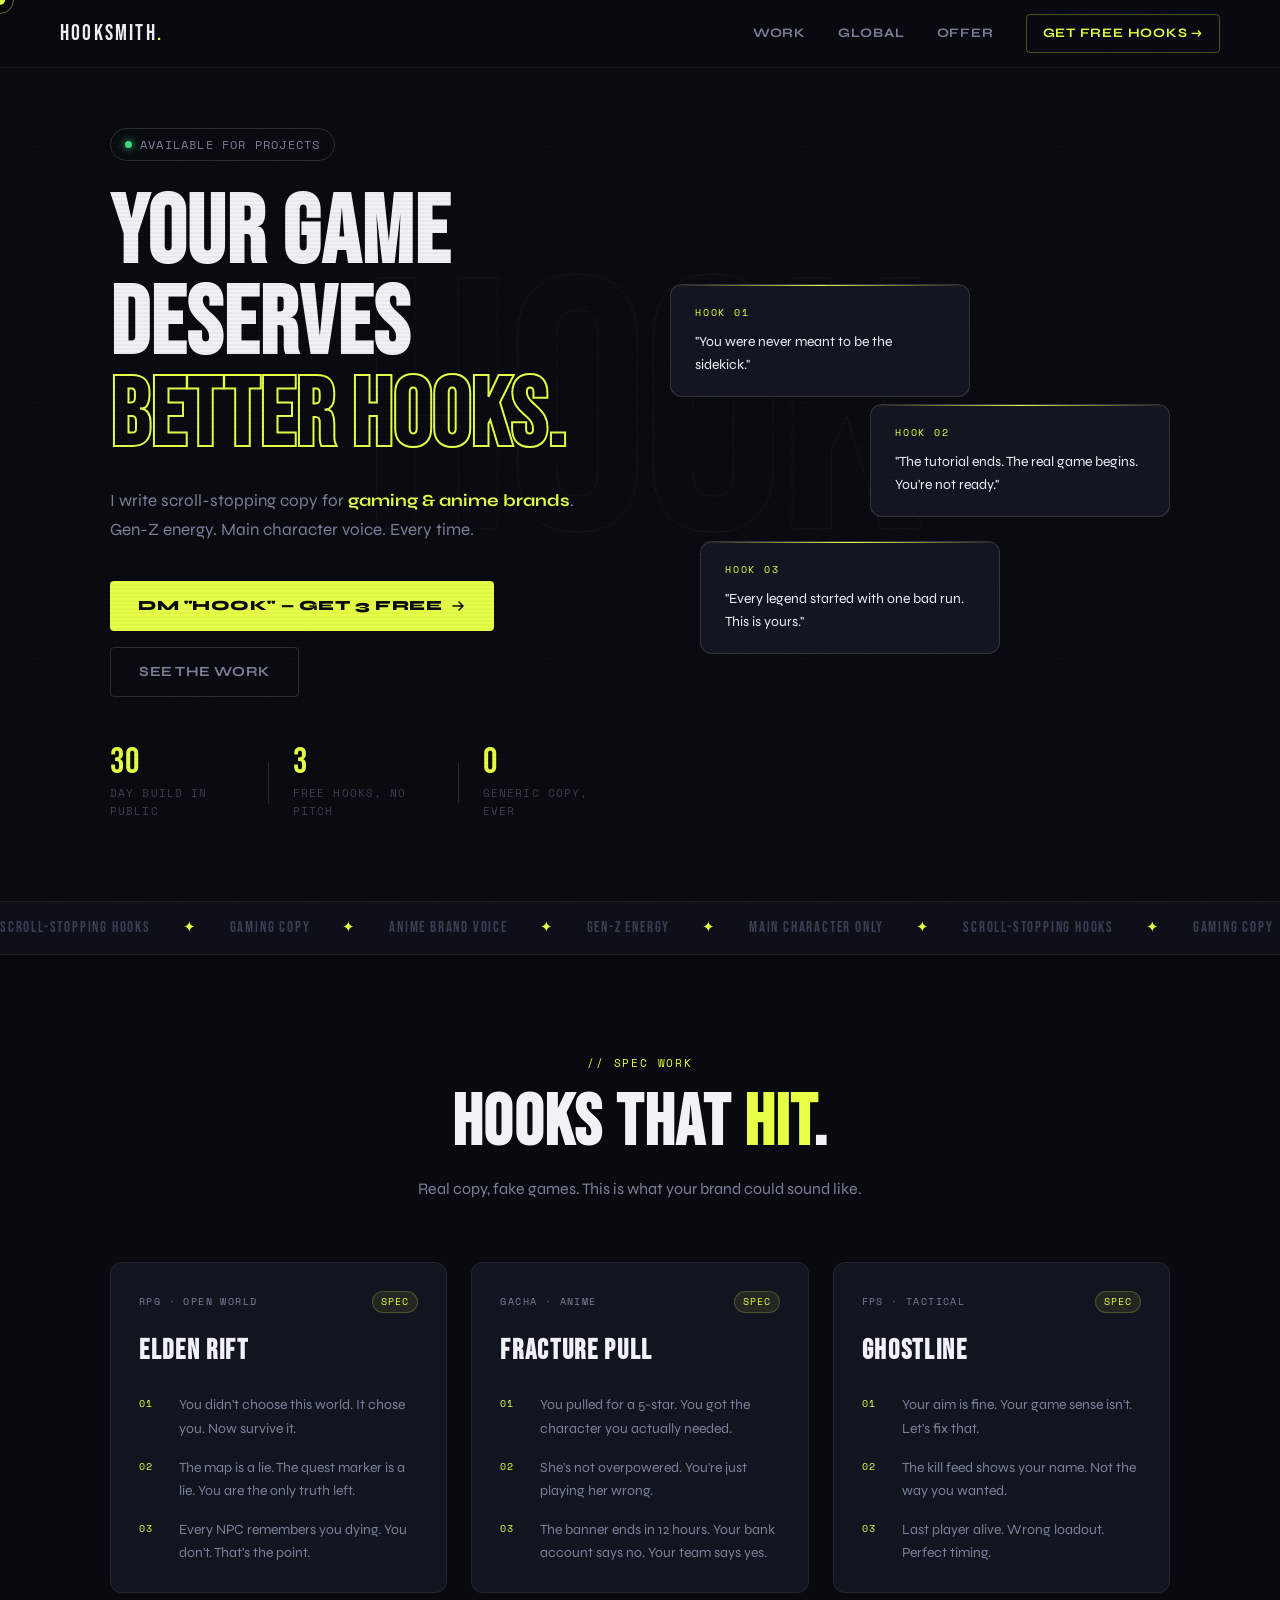
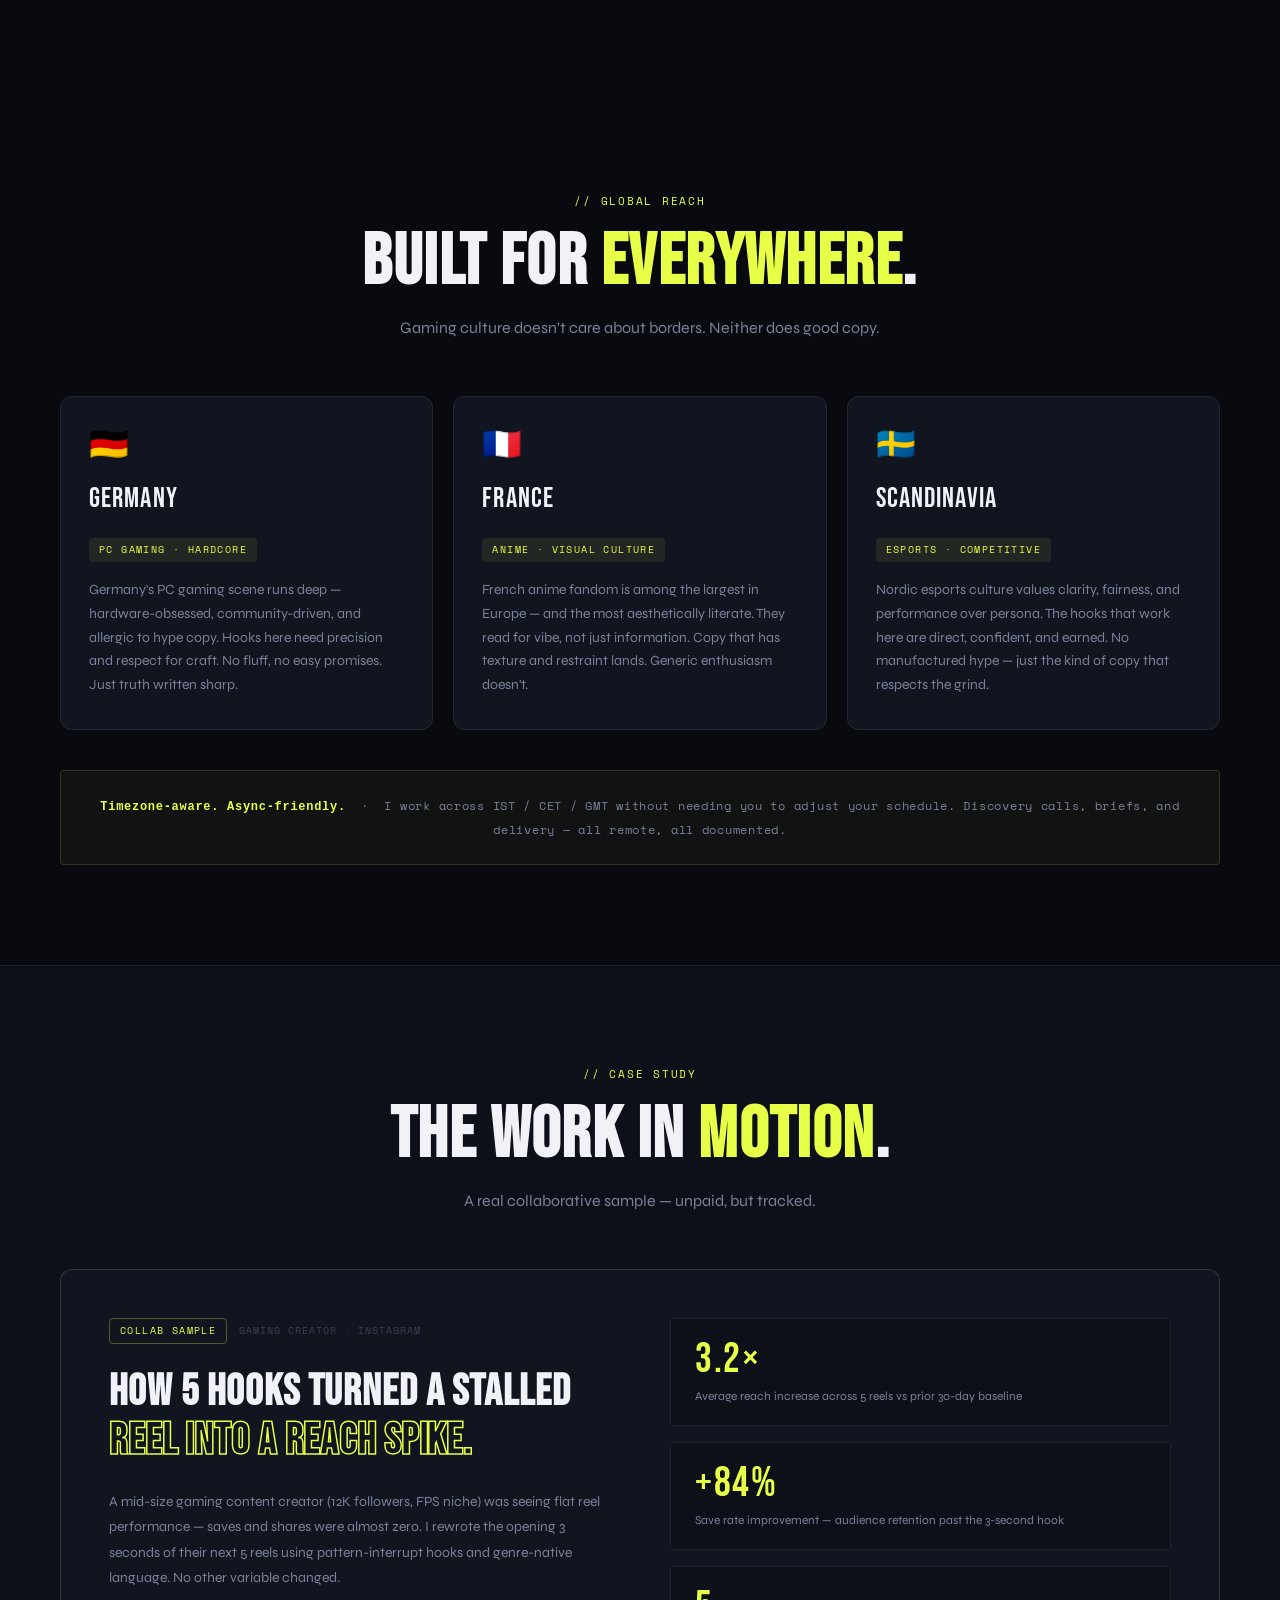
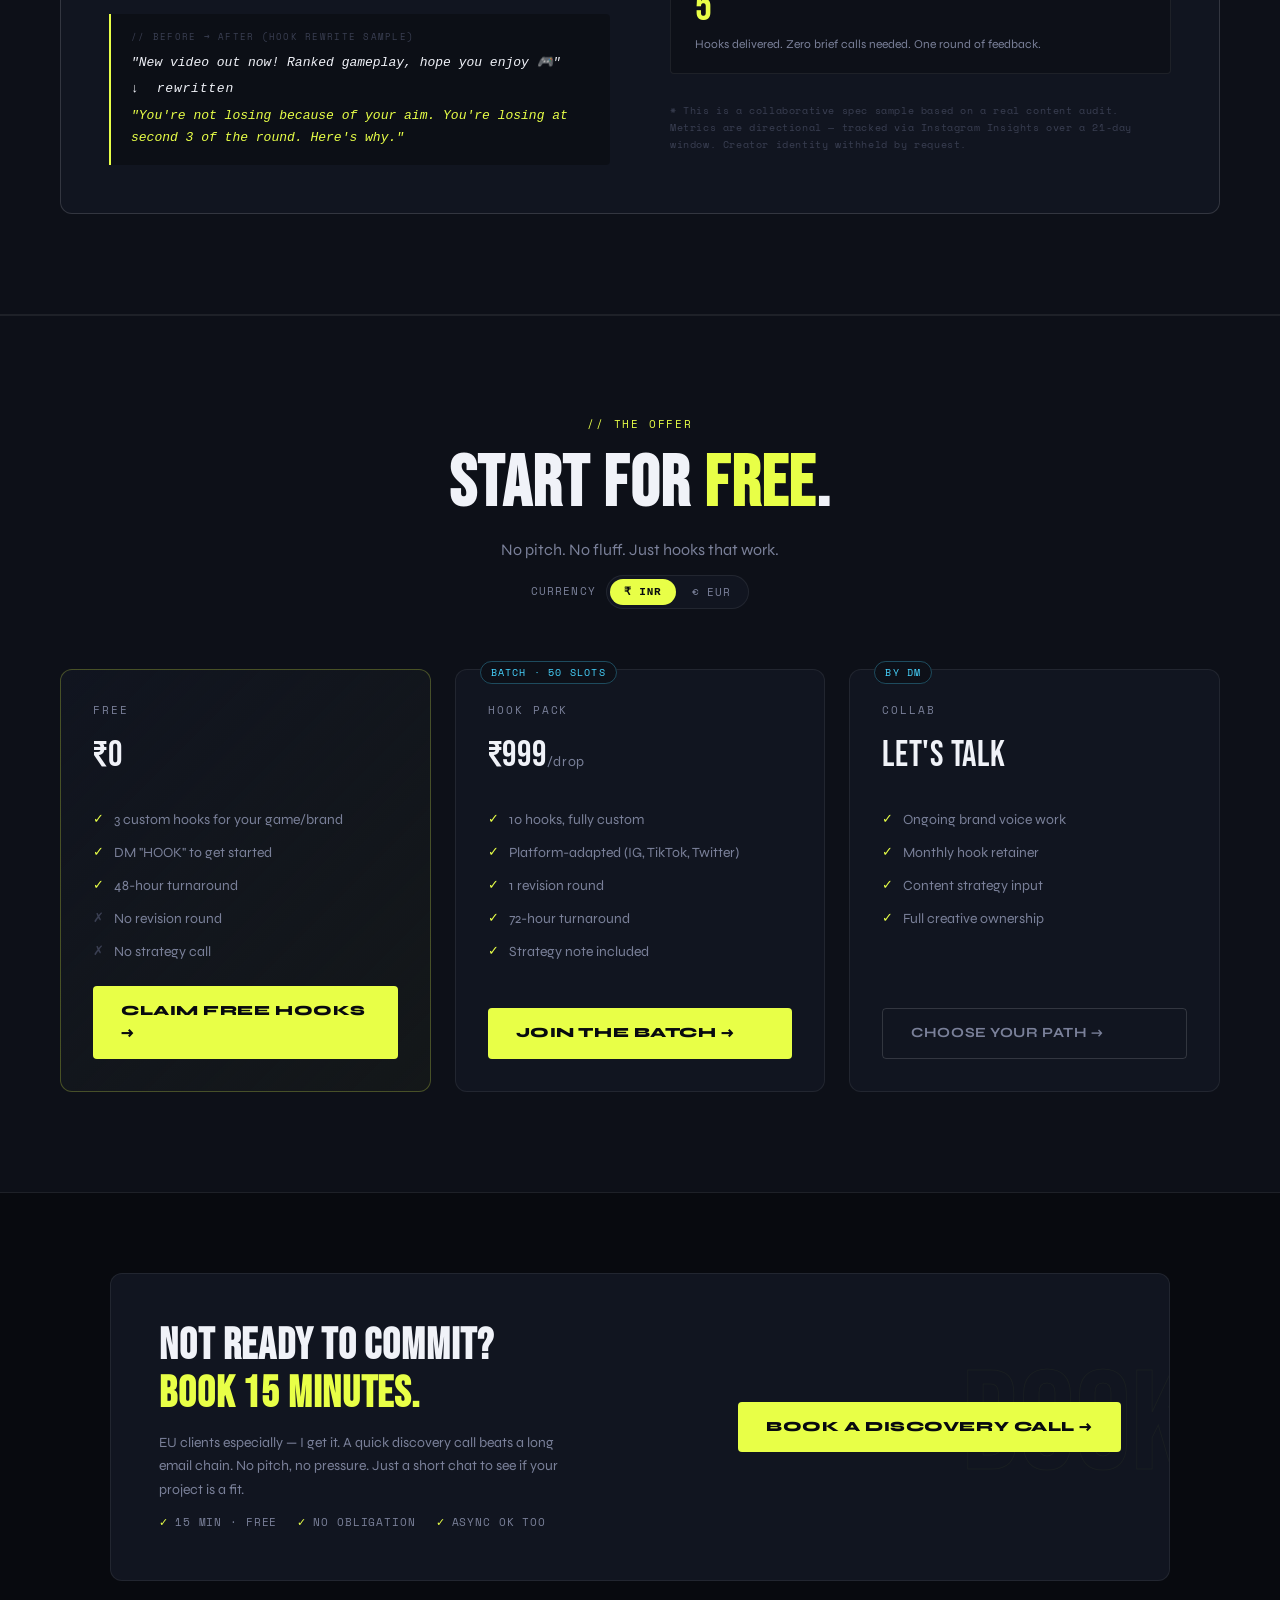
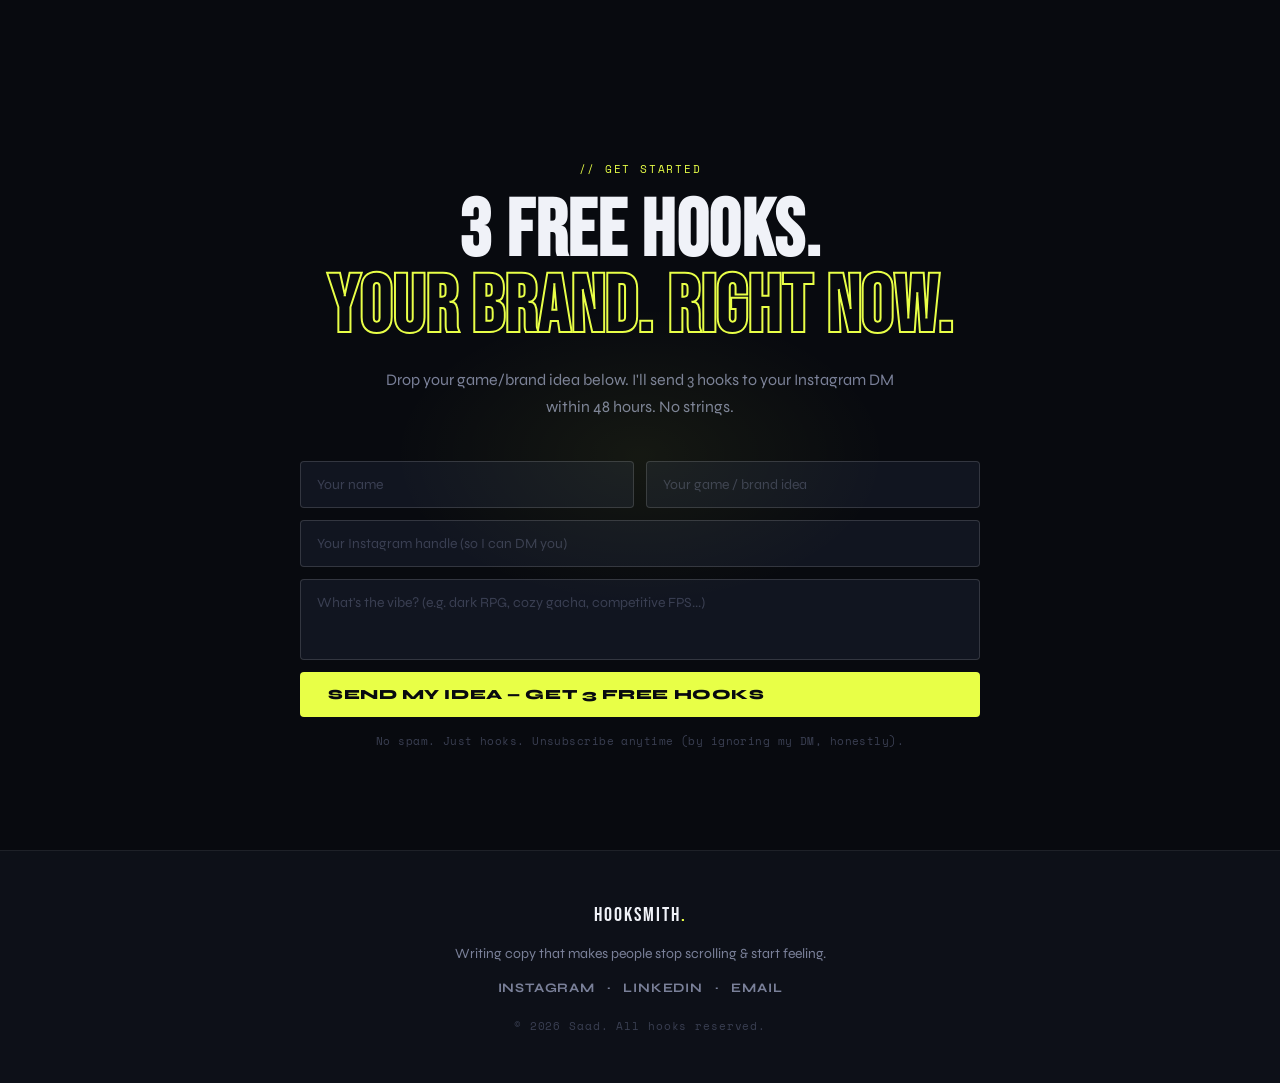
==== commit eaa44b60: "feat: cs card animations + geo-detect EUR auto-switch" ====
--- a/index.html
+++ b/index.html
@@ -202,6 +202,43 @@
       .cs-card { grid-template-columns: 1fr; gap: 36px; padding: 32px 24px; }
     }
 
+    /* CS card — glow on enter */
+    @keyframes cs-border-glow {
+      0%   { box-shadow: 0 0 0px rgba(232,255,71,0); border-color: var(--border); }
+      40%  { box-shadow: 0 0 28px rgba(232,255,71,0.18); border-color: rgba(232,255,71,0.5); }
+      100% { box-shadow: 0 0 0px rgba(232,255,71,0); border-color: var(--border-hi); }
+    }
+    .cs-card.cs-active { animation: cs-border-glow 1.4s ease forwards; }
+
+    /* Hook example — staggered line reveal */
+    .cs-hook-before,
+    .cs-hook-arrow,
+    .cs-hook-after {
+      opacity: 0;
+      transform: translateY(6px);
+      transition: opacity 0.4s ease, transform 0.4s ease;
+    }
+    .cs-card.cs-active .cs-hook-before { opacity: 1; transform: none; transition-delay: 0.3s; }
+    .cs-card.cs-active .cs-hook-arrow  { opacity: 1; transform: none; transition-delay: 0.55s; }
+    .cs-card.cs-active .cs-hook-after  { opacity: 1; transform: none; transition-delay: 0.75s; color: var(--accent); }
+
+    .cs-hook-arrow {
+      font-family: var(--font-mono);
+      font-size: 11px;
+      color: var(--text-dim);
+      padding: 4px 0;
+      letter-spacing: 0.06em;
+    }
+
+    /* Metric count-up — number flashes accent on complete */
+    .cs-metric-num.counted { color: var(--accent); }
+    @keyframes metric-pop {
+      0%   { transform: scale(1); }
+      50%  { transform: scale(1.06); }
+      100% { transform: scale(1); }
+    }
+    .cs-metric-num.pop { animation: metric-pop 0.3s ease; }
+
     /* ===================== EUR TOGGLE ===================== */
     .currency-toggle {
       display: flex;
@@ -563,18 +600,20 @@
           <p class="cs-summary">A mid-size gaming content creator (12K followers, FPS niche) was seeing flat reel performance — saves and shares were almost zero. I rewrote the opening 3 seconds of their next 5 reels using pattern-interrupt hooks and genre-native language. No other variable changed.</p>
           <div class="cs-hook-example">
             <div class="cs-hook-label">// Before → After (Hook rewrite sample)</div>
-            <p>"New video out now! Ranked gameplay, hope you enjoy 🎮"<br /><br />→ "You're not losing because of your aim. You're losing at second 3 of the round. Here's why."</p>
+            <p class="cs-hook-before">"New video out now! Ranked gameplay, hope you enjoy 🎮"</p>
+            <p class="cs-hook-arrow">↓ &nbsp;rewritten</p>
+            <p class="cs-hook-after">"You're not losing because of your aim. You're losing at second 3 of the round. Here's why."</p>
           </div>
         </div>
 
         <div class="cs-right">
           <div class="cs-metrics">
             <div class="cs-metric">
-              <span class="cs-metric-num">3.2×</span>
+              <span class="cs-metric-num" data-count="3.2" data-suffix="×" data-decimals="1">3.2×</span>
               <span class="cs-metric-label">Average reach increase across 5 reels vs prior 30-day baseline</span>
             </div>
             <div class="cs-metric">
-              <span class="cs-metric-num">+84%</span>
+              <span class="cs-metric-num" data-count="84" data-prefix="+" data-suffix="%" data-decimals="0">+84%</span>
               <span class="cs-metric-label">Save rate improvement — audience retention past the 3-second hook</span>
             </div>
             <div class="cs-metric">
@@ -733,6 +772,59 @@
         document.getElementById('toggleINR').classList.add('active');
         document.getElementById('toggleEUR').classList.remove('active');
       }
+    }
+
+    /* ---- Geo-detect: auto EUR for European visitors ---- */
+    const EU_COUNTRIES = new Set([
+      'AT','BE','BG','CY','CZ','DE','DK','EE','ES','FI',
+      'FR','GR','HR','HU','IE','IT','LT','LU','LV','MT',
+      'NL','PL','PT','RO','SE','SI','SK',
+      'NO','IS','CH','GB','AL','BA','ME','MK','RS','XK'
+    ]);
+    (async () => {
+      try {
+        const res  = await fetch('https://ipapi.co/json/');
+        const data = await res.json();
+        if (EU_COUNTRIES.has(data.country_code)) setCurrency('eur');
+      } catch (_) { /* silently fail — manual toggle still works */ }
+    })();
+
+    /* ---- Case Study: glow + count-up on enter ---- */
+    function countUp(el) {
+      const target   = parseFloat(el.dataset.count);
+      const decimals = parseInt(el.dataset.decimals ?? 0);
+      const prefix   = el.dataset.prefix ?? '';
+      const suffix   = el.dataset.suffix ?? '';
+      const duration = 900;
+      const start    = performance.now();
+
+      function step(now) {
+        const progress = Math.min((now - start) / duration, 1);
+        const ease     = 1 - Math.pow(1 - progress, 3); // cubic ease-out
+        const value    = (ease * target).toFixed(decimals);
+        el.textContent = prefix + value + suffix;
+        if (progress < 1) {
+          requestAnimationFrame(step);
+        } else {
+          el.classList.add('pop');
+          setTimeout(() => el.classList.remove('pop'), 300);
+        }
+      }
+      requestAnimationFrame(step);
+    }
+
+    const csCard = document.querySelector('.cs-card');
+    if (csCard) {
+      const csObserver = new IntersectionObserver(entries => {
+        entries.forEach(entry => {
+          if (entry.isIntersecting) {
+            csCard.classList.add('cs-active');
+            csCard.querySelectorAll('[data-count]').forEach(el => countUp(el));
+            csObserver.unobserve(csCard);
+          }
+        });
+      }, { threshold: 0.2 });
+      csObserver.observe(csCard);
     }
 
     /* ---- Real Netlify Form Submission ---- */
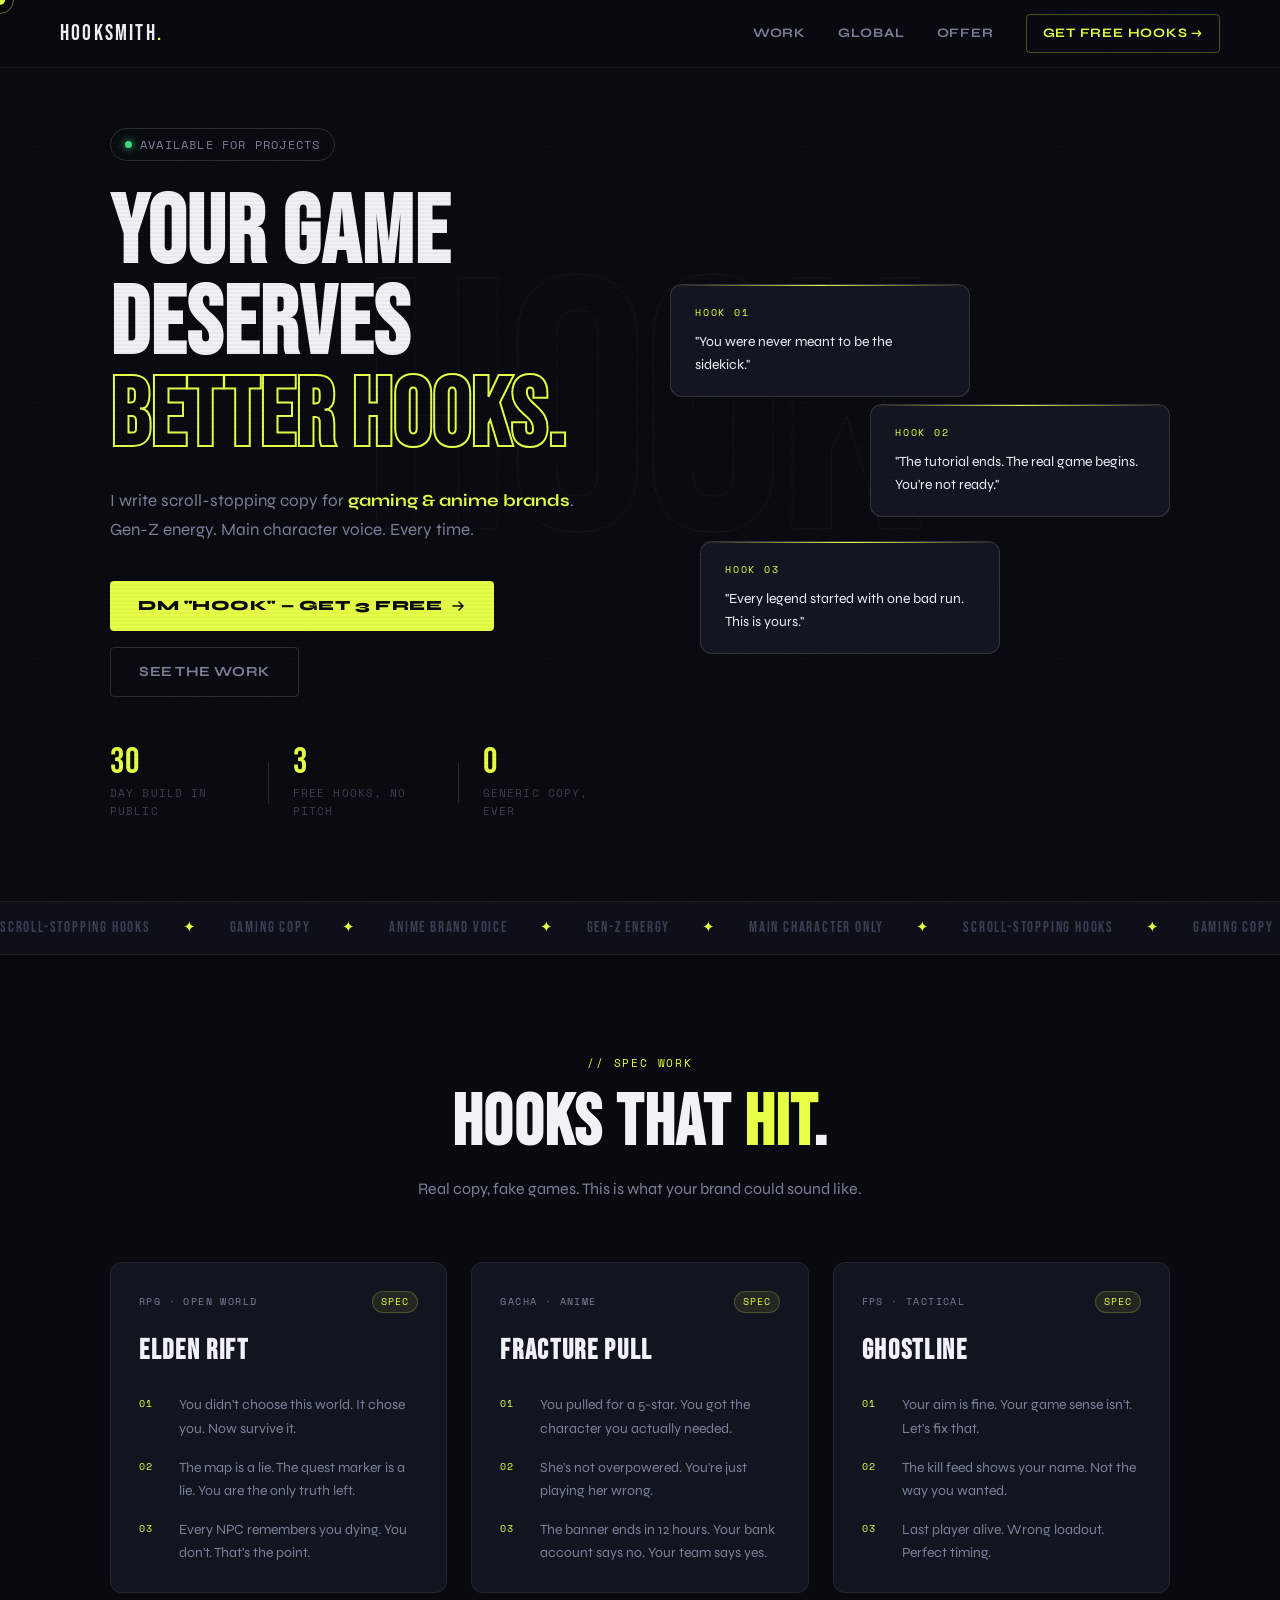
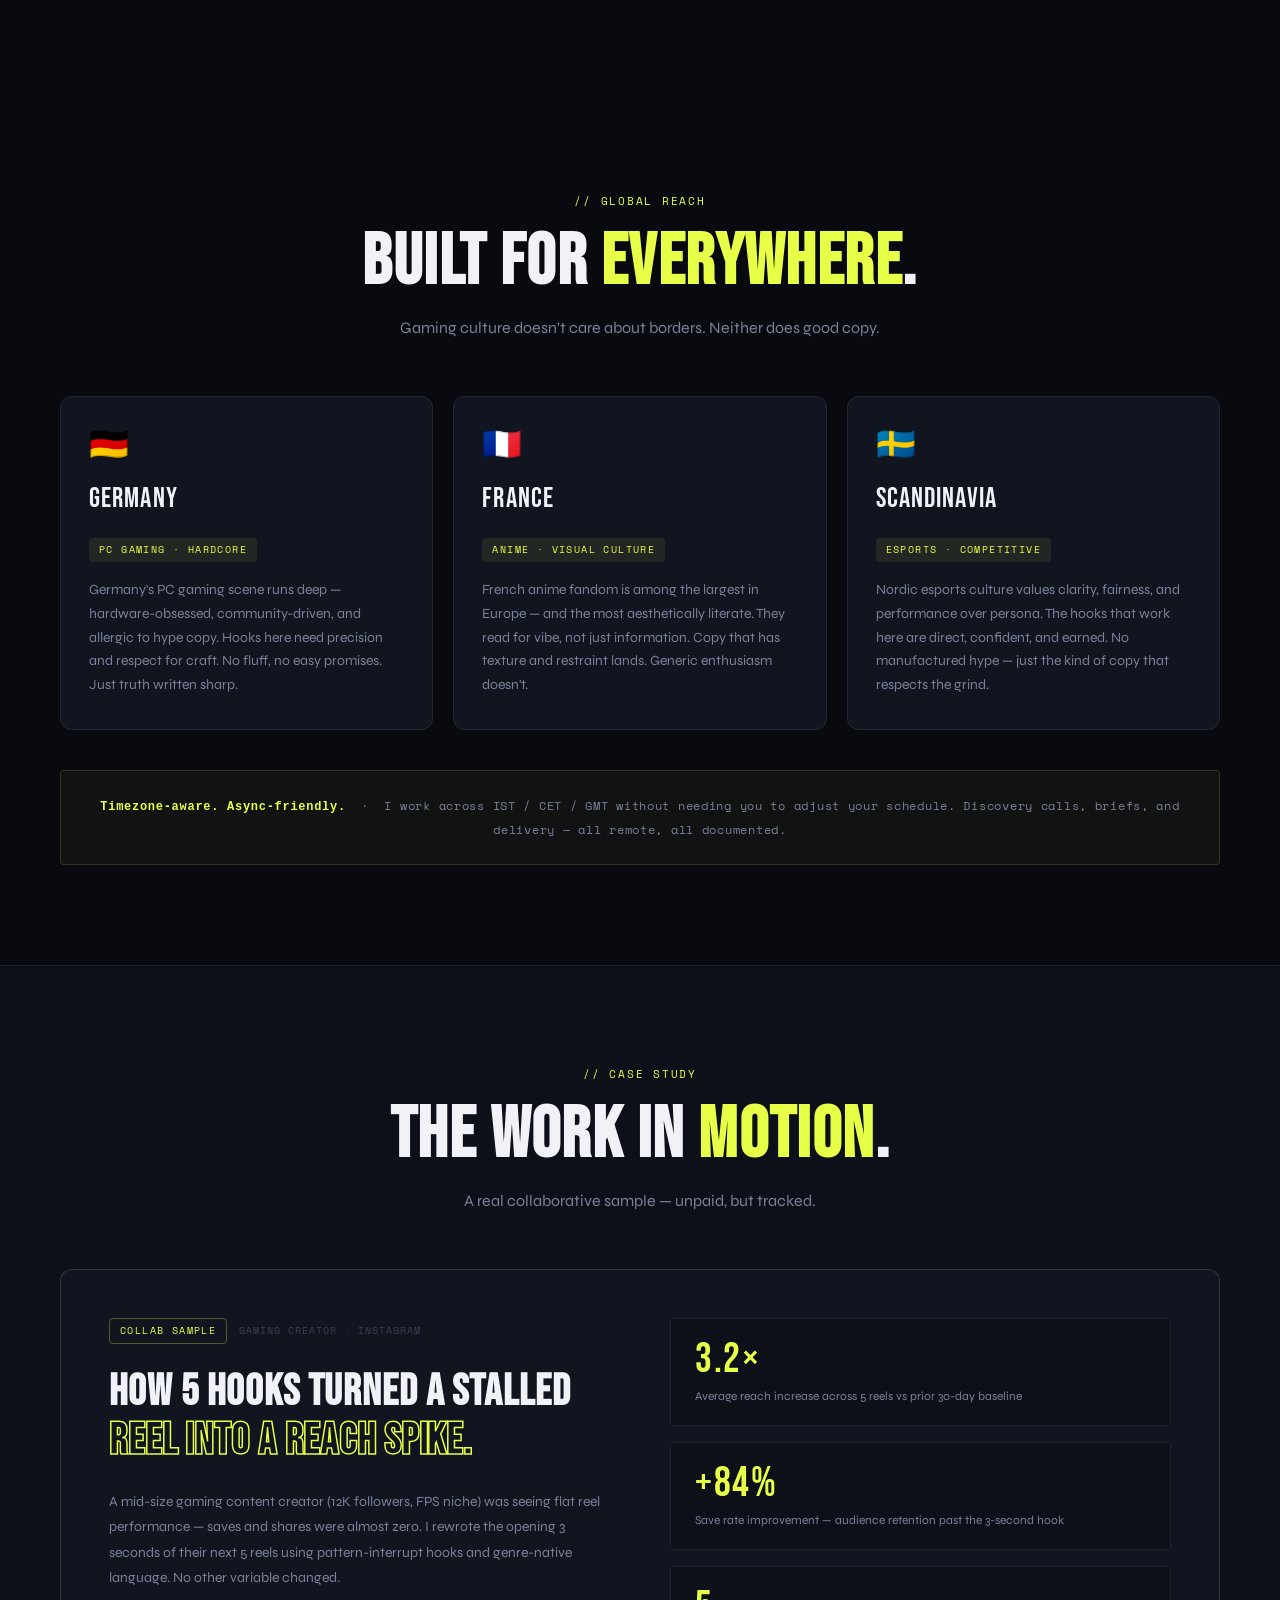
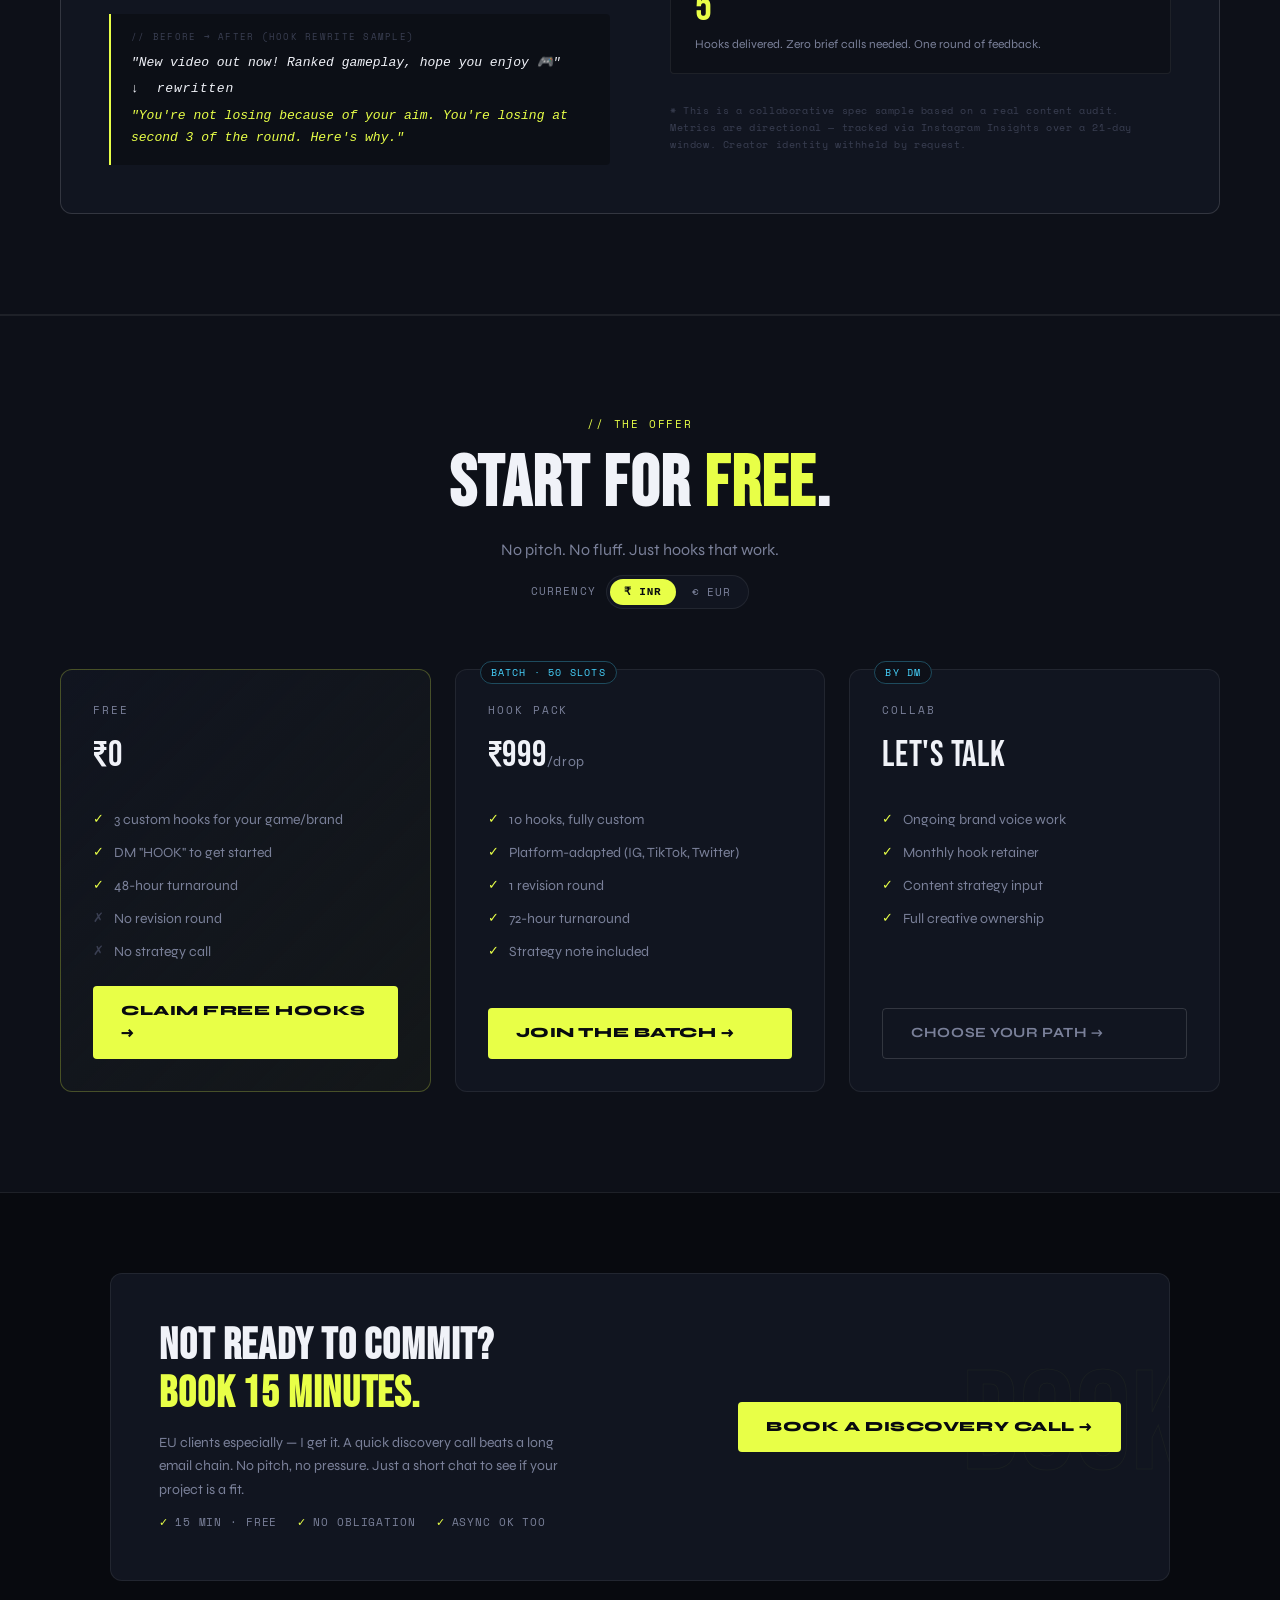
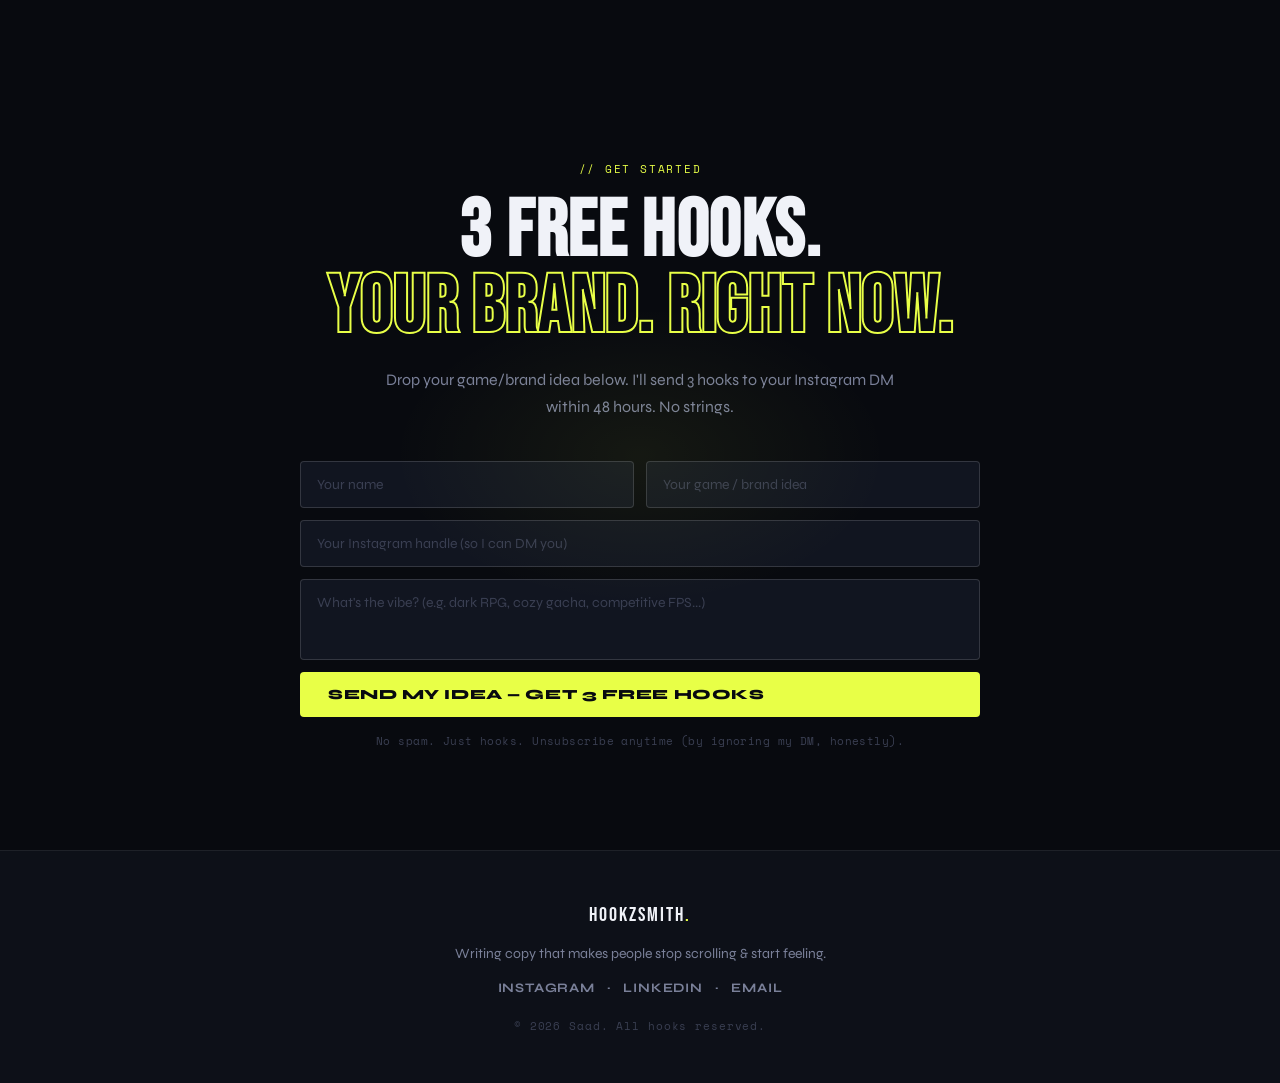
==== commit 3a9ef80c: "all small fries" ====
--- a/index.html
+++ b/index.html
@@ -746,14 +746,14 @@
   <!-- ===================== FOOTER ===================== -->
   <footer class="footer">
     <div class="footer-inner">
-      <div class="footer-logo">HOOKSMITH<span class="accent">.</span></div>
+      <div class="footer-logo">HOOKzSMITH<span class="accent">.</span></div>
       <p class="footer-line">Writing copy that makes people stop scrolling & start feeling.</p>
       <div class="footer-links">
         <a href="https://www.instagram.com/becatchywithsaad/" target="_blank" rel="noopener">Instagram</a>
         <span>·</span>
-        <a href="https://www.linkedin.com/in/saad-malick-43734b263/" target="_blank" rel="noopener">LinkedIn</a>
+        <a href="https://www.linkedin.com/in/saad-malick-43734b263/" target="_blank" rel="noopener noreferrer">LinkedIn</a>
         <span>·</span>
-        <a href="mailto:saad@hookzsmith.com">Email</a>
+        <a href="mailto:saadmalick31@gmail.com">Email</a>
       </div>
       <p class="footer-copy">© 2026 Saad. All hooks reserved.</p>
     </div>
